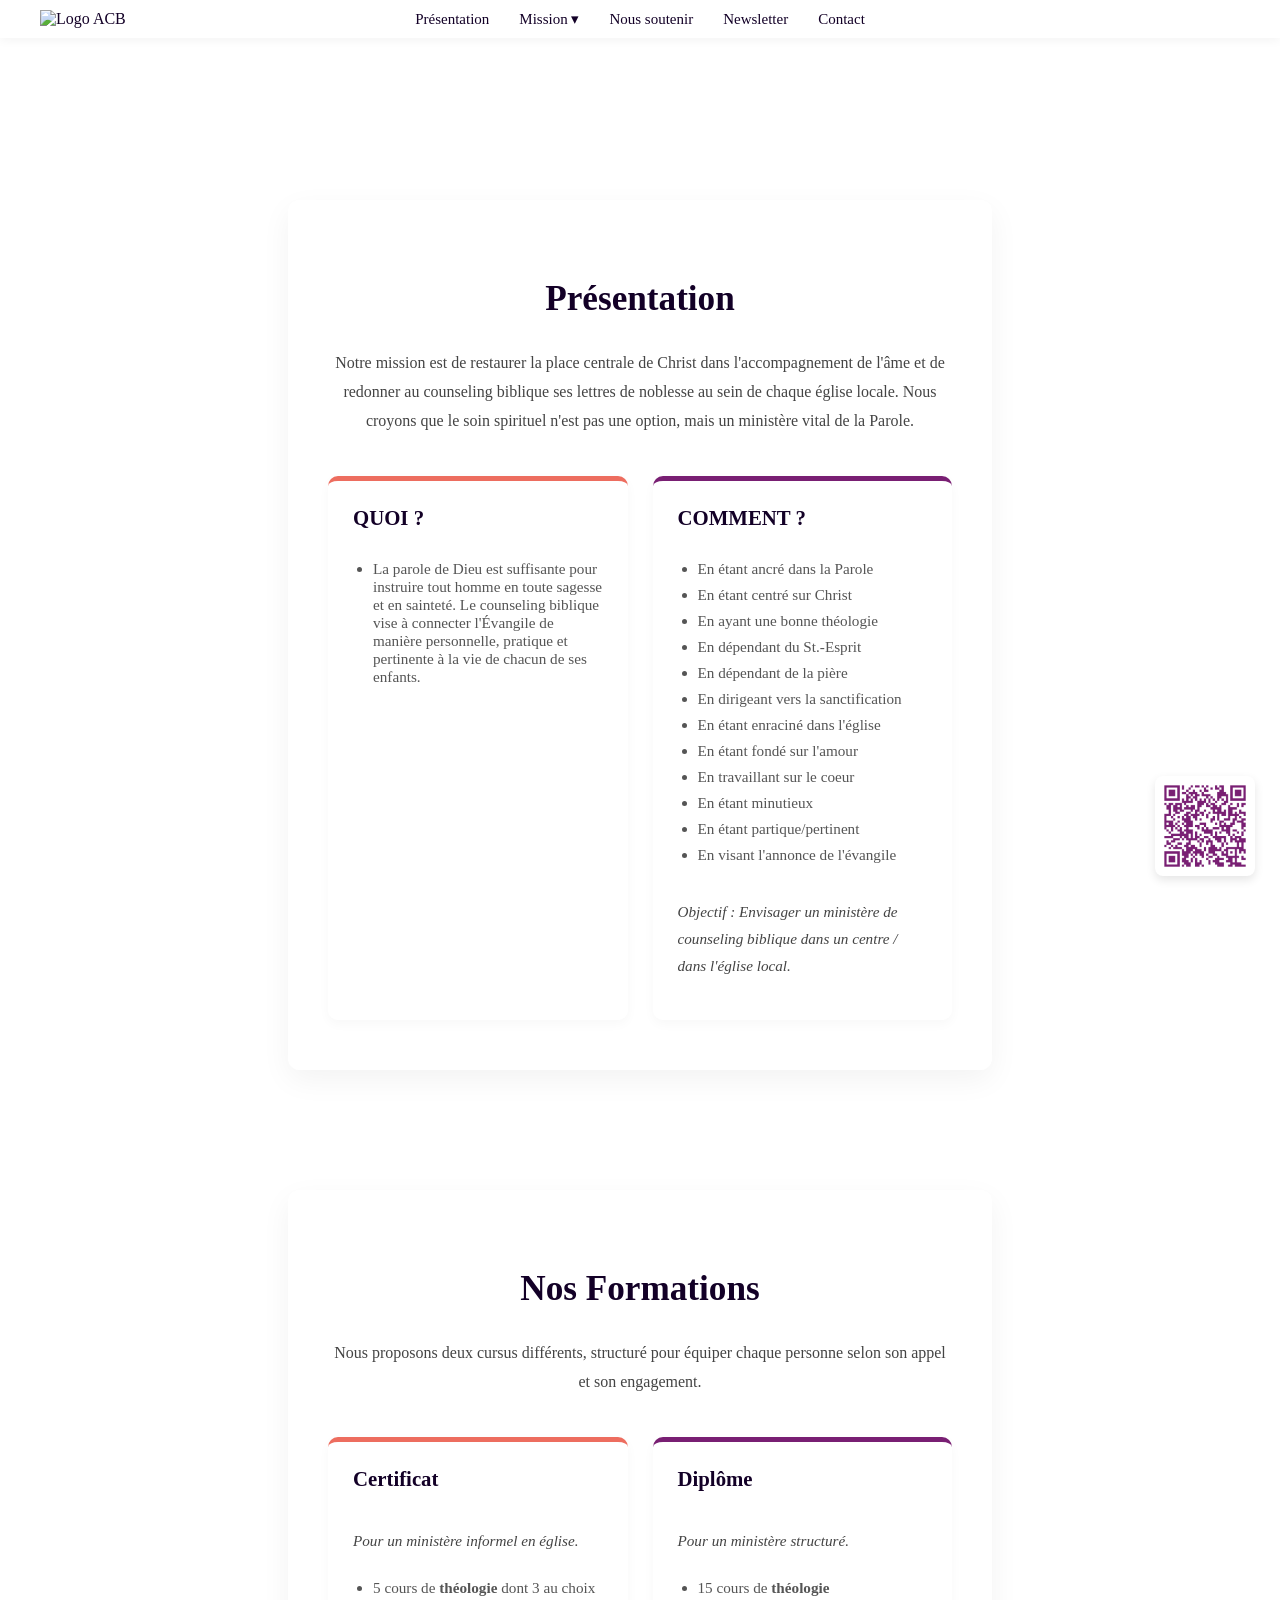
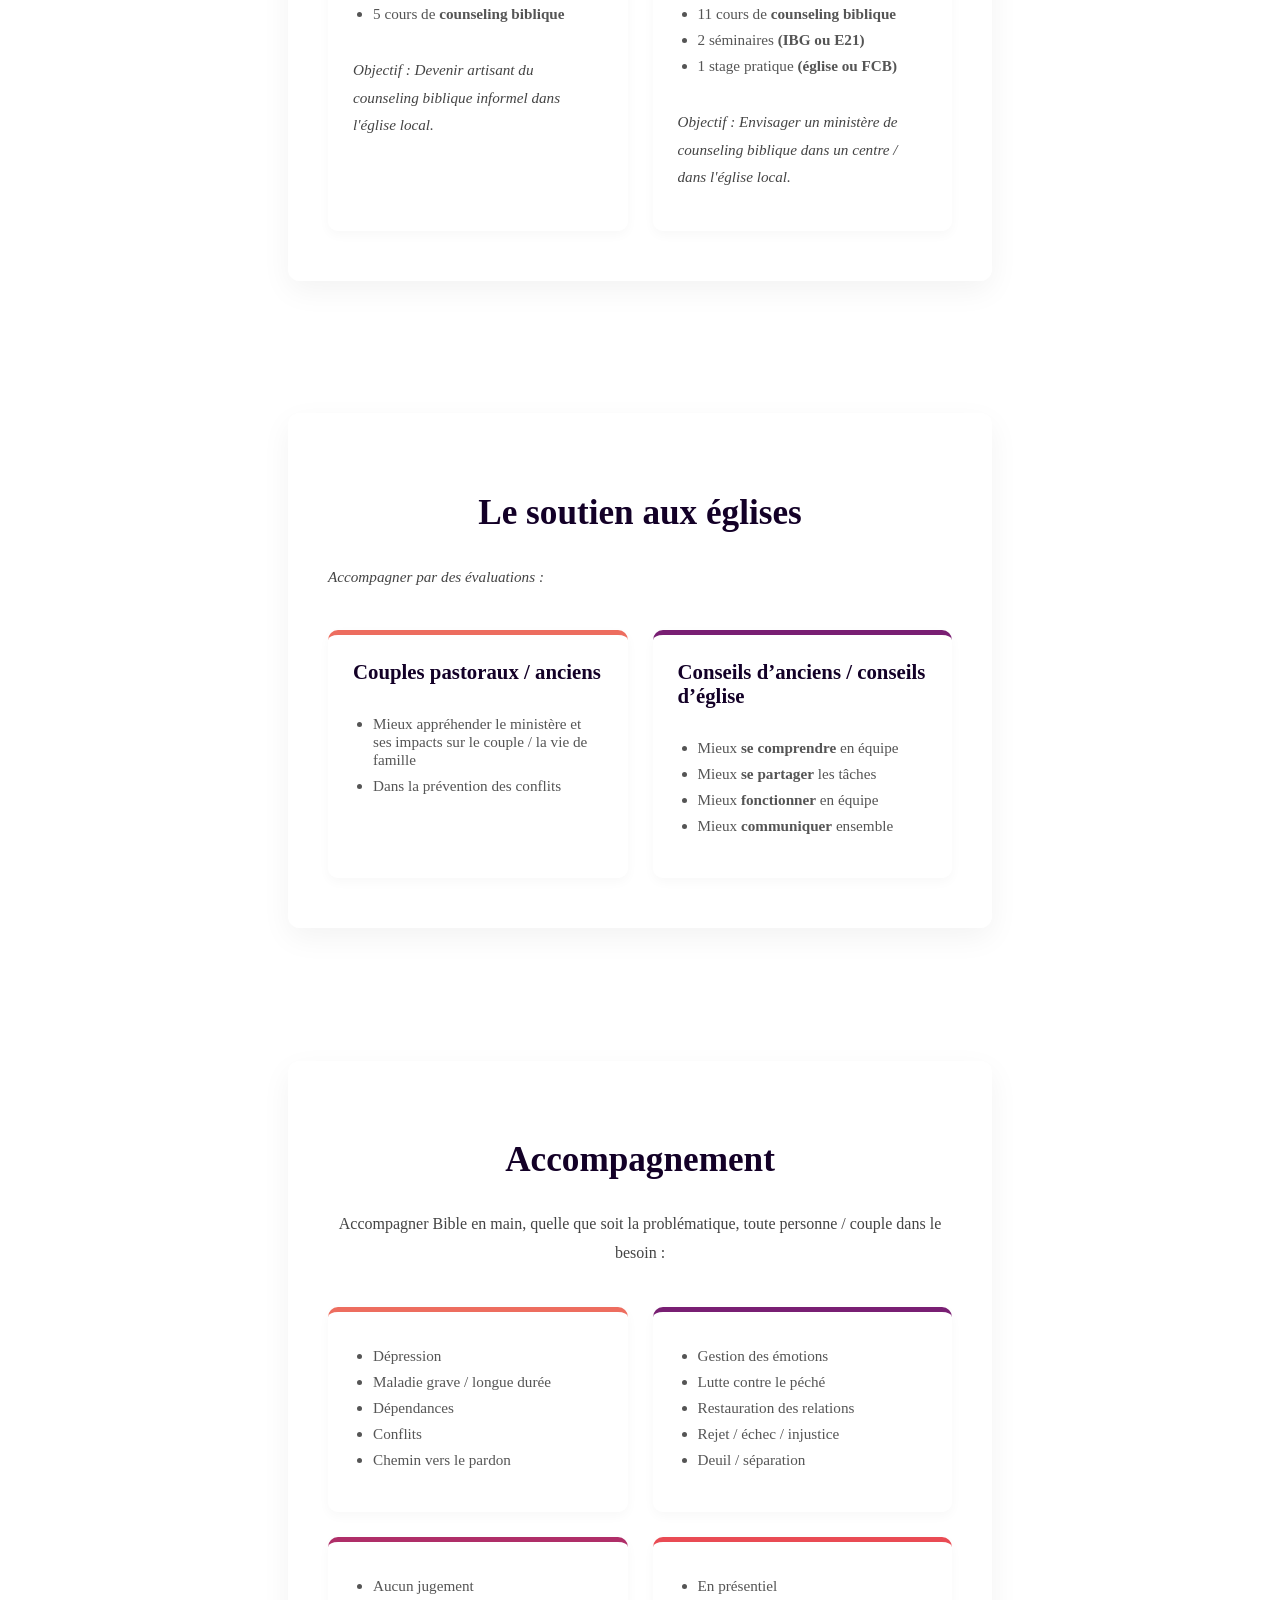
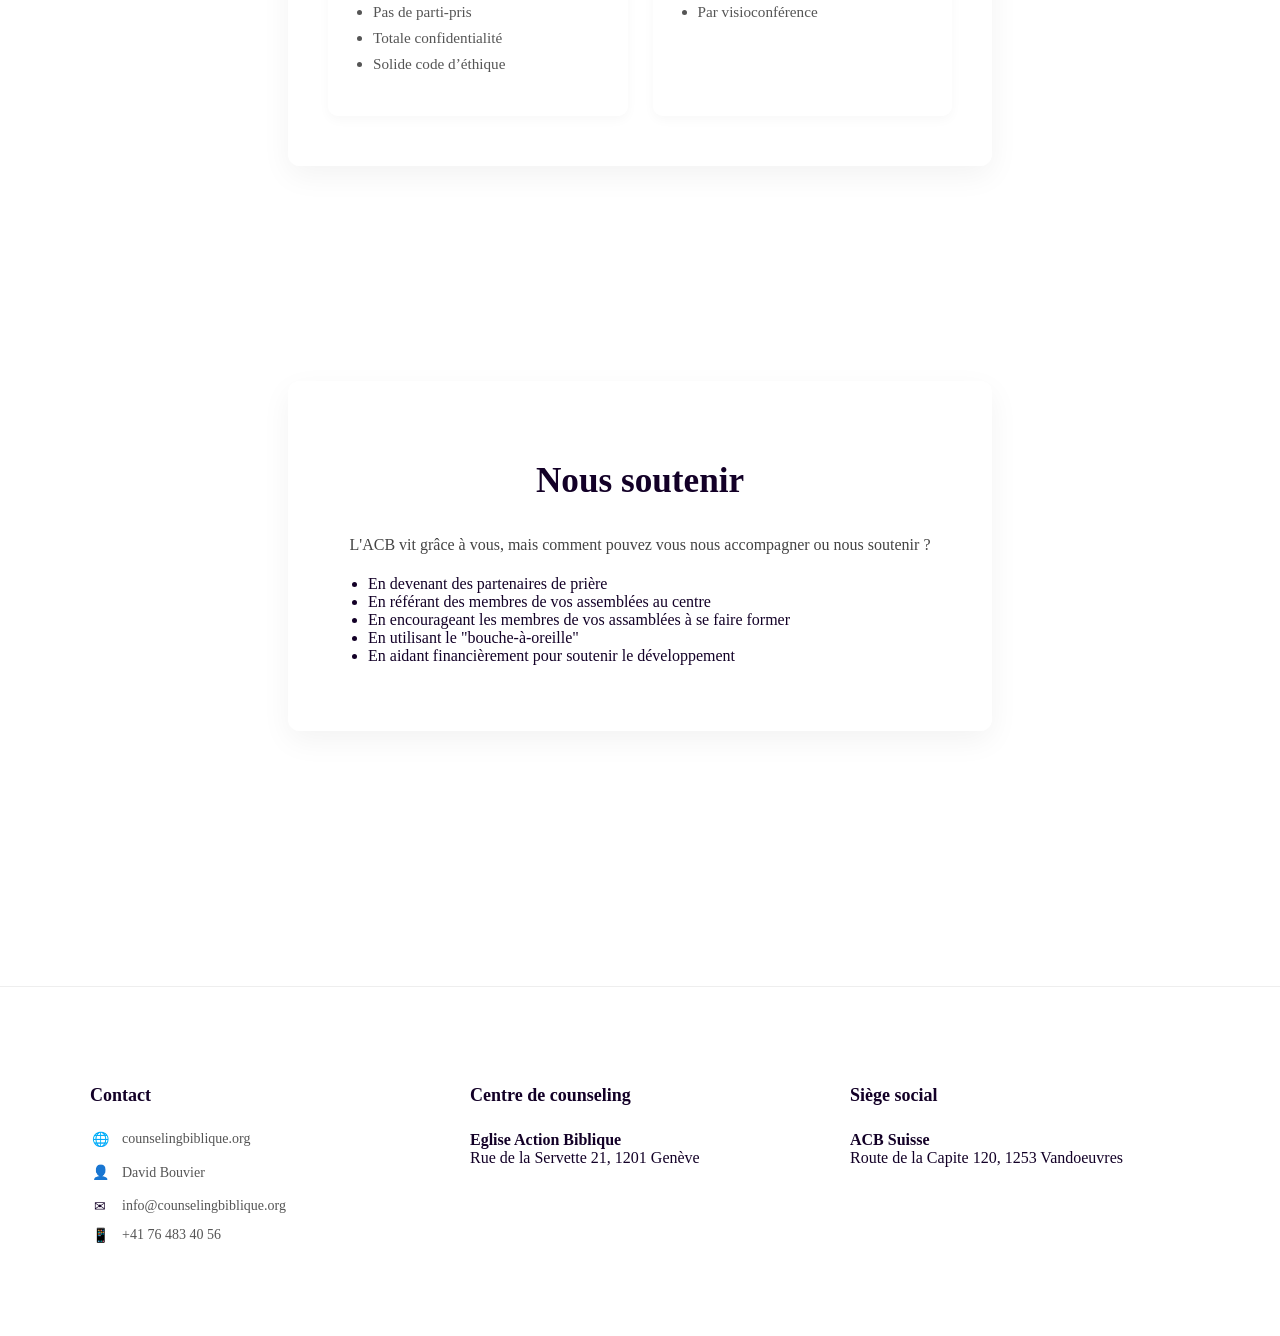
==== essaie.html @ 1c5f7078 "Update essaie.html" ====
<!DOCTYPE html>
<html lang="fr">
<head>
    <meta charset="UTF-8">
    <meta name="viewport" content="width=device-width, initial-scale=1.0">
    <title>ACB - Association du Counseling Biblique</title>
    <link rel="icon" type="image/png" href="images/favicon.png">

    <style>
        /* 1. SETUP & VARIABLES */
        @font-face { font-family: 'Metropolis'; src: url('fonts/Metropolis-Regular.woff2') format('woff2'); }
        
        :root {
            --main-color: #130027;
            --accent-color: #130027;
            --bg-glass: rgba(255, 255, 255, 0.95);
            --font-family: 'Metropolis';
            /* Couleurs des bordures Accompagnement */
            --c1: #ed6d5f; --c2: #791f73; --c3: #af2e68; --c4: #e94b54;
        }

        html { scroll-behavior: smooth; }
        body { 
            margin: 0; font-family: var(--font-family); color: #130027;
            background: url('images/fond.png') fixed center/cover no-repeat;
        }

        /* 2. NAVIGATION */
        header { position: fixed; top: 0; width: 100%; background: white; z-index: 1000; padding: 10px 0; box-shadow: 0 2px 10px rgba(0,0,0,0.05); }
        .navbar-container { display: flex; align-items: center; justify-content: center; padding: 0 40px; max-width: 1400px; margin: 0 auto; position: relative; }
        .logo-box { position: absolute; left: 40px; }
        .logo-box img { height: 35px; }

        .nav-links { display: flex; list-style: none; gap: 30px; padding: 0; margin: 0; }
        .nav-link { text-decoration: none; color: var(--main-color); font-size: 15px; font-weight: 500; transition: 0.3s; cursor: pointer; }
        .nav-link:hover { color: var(--accent-color); }

        /* DROPDOWN MISSION */
        .nav-item { position: relative; }
        #mission-toggle, #mobile-menu-check { display: none; }
        .dropdown-menu {
            display: none; position: absolute; top: 100%; left: 50%; transform: translateX(-50%);
            background: var(--bg-glass); padding: 20px; border-radius: 8px; box-shadow: 0 4px 15px rgba(0,0,0,0.1);
            min-width: 220px; margin-top: 10px; list-style: none;
        }
        #mission-toggle:checked ~ .dropdown-menu { display: block; }
        .dropdown-item a { text-decoration: none; color: var(--main-color); display: block; padding: 8px 0; font-size: 15px; }
        .dropdown-item a:hover { color: var(--accent-color); }

        /* 3. LAYOUT & GRILLES */
        .main-column { width: 55%; margin: 0 auto; padding-top: 140px; }
        section { min-height: 60vh; display: flex; align-items: center; justify-content: center; padding: 60px 0; }
        .glass-panel { background: var(--bg-glass); padding: 50px 40px; width: 100%; border-radius: 12px; box-shadow: 0 10px 30px rgba(0,0,0,0.05); }
        
        h2 { color: var(--main-color); font-size: 2.2em; text-align: center; margin-bottom: 30px; }
        p { line-height: 1.8; color: #444; text-align: center; }

        /* Grille générique (2 colonnes par défaut) */
        .grid-box { 
            display: grid; 
            grid-template-columns: repeat(2, 1fr); 
            gap: 25px; 
            margin-top: 40px; 
        }

        .card { 
            background: rgba(255,255,255,0.7); padding: 25px; border-radius: 10px; 
            border-top: 5px solid var(--main-color); box-shadow: 0 4px 12px rgba(0,0,0,0.03);
            display: flex; flex-direction: column;
        }
        .card h3 { color: var(--main-color); margin-top: 0; font-size: 1.3em; }
        .card ul { padding-left: 20px; color: #555; font-size: 0.95em; margin: 10px 0; }
        .card li { margin-bottom: 8px; }

        /* 4. FOOTER */
       footer#contact { background-color: white; padding: 80px 0; margin-top: 100px; border-top: 1px solid #eee; }
        .contact-container { max-width: 1100px; margin: 0 auto; display: flex; justify-content: space-between; gap: 40px; padding: 0 20px; }
        .contact-column { flex: 1; }
        .contact-column h3 { color: var(--main-color); margin-bottom: 25px; font-size: 18px; }
        .contact-column a, .contact-column p { display: flex; align-items: flex-start; gap: 12px; text-decoration: none; color: #555; font-size: 14px; margin: 12px 0; }
        .address-stack { display: flex; flex-direction: column; }
        .icon { width: 20px; text-align: center; color: var(--main-color); }
        
        /* 5. MOBILE RESPONSIVE */
        @media (max-width: 1100px) { .main-column { width: 90%; } }
        
        @media (max-width: 900px) {
            .menu-toggle { display: flex; flex-direction: column; gap: 5px; cursor: pointer; }
            .menu-toggle span { width: 25px; height: 3px; background: var(--main-color); transition: 0.3s; }
            
            nav { display: none; position: absolute; top: 100%; left: 0; width: 100%; background: white; box-shadow: 0 5px 15px rgba(0,0,0,0.1); }
            #mobile-menu-check:checked ~ nav { display: block; }
            
            .nav-links { flex-direction: column; gap: 0; }
            .nav-link { display: block; padding: 18px; border-bottom: 1px solid #eee; text-align: center; }
            
            .dropdown-menu { position: static; transform: none; box-shadow: none; width: 100%; padding: 10px 0; background: #f9f9f9; }
            .contact-container { flex-direction: column; text-align: center; align-items: center; }
        }

        @media (max-width: 650px) {
            .grid-box { grid-template-columns: 1fr; } /* Passage en 1 colonne sur petit mobile */
        }
        
.panel-soutenir {
    position: relative;
    padding-bottom: 60px; /* Espace pour ne pas que le texte cache le QR code sur petit écran */
}

.qr-container {
    position: absolute;
    bottom: 20px;
    right: 25px;
    text-align: center;
}

.qr-code {
    width: 90px; /* Taille légèrement réduite pour mieux s'intégrer */
    height: 90px;
    background: white;
    padding: 5px;
    border-radius: 8px;
    box-shadow: 0 4px 10px rgba(0,0,0,0.1);
}

.qr-label {
    display: block;
    font-size: 10px;
    color: var(--main-color);
    margin-top: 5px;
    font-weight: bold;
}

/* Ajustement pour mobile pour que le QR code ne dépasse pas */
@media (max-width: 768px) {
    .qr-container {
        position: static; /* Reprend sa place normale sous le texte */
        margin: 20px auto 0;
        text-align: center;
    }
    .panel-soutenir {
        padding-bottom: 40px;
    }
}
    </style>
</head>
<body>

    <header>
        <div class="navbar-container">
            <div class="logo-box"><img src="images/logo.png" alt="Logo ACB"></div>
            
            <input type="checkbox" id="mobile-menu-check">
            <label for="mobile-menu-check" class="menu-toggle">
                <span></span><span></span><span></span>
            </label>

            <nav>
                <ul class="nav-links">
                    <li><a href="#presentation" class="nav-link">Présentation</a></li>
                    <li class="nav-item">
                        <input type="checkbox" id="mission-toggle">
                        <label for="mission-toggle" class="nav-link">Mission ▾</label>
                        <ul class="dropdown-menu">
                            <li class="dropdown-item"><a href="#formations">Formations</a></li>
                            <li class="dropdown-item"><a href="#soutien">Soutien aux églises</a></li>
                            <li class="dropdown-item"><a href="#accompagnement">Accompagnement</a></li>
                        </ul>
                    </li>
                    <li><a href="#soutenir" class="nav-link">Nous soutenir</a></li>
                    <li><a href="#newsletter" class="nav-link">Newsletter</a></li>
                    <li><a href="#contact" class="nav-link">Contact</a></li>
                </ul>
            </nav>
        </div>
    </header>

    <div class="main-column">
        
        <section id="presentation">
            <div class="glass-panel">
                <h2>Présentation</h2>
                <p>Notre mission est de restaurer la place centrale de Christ dans l'accompagnement de l'âme et de redonner au counseling biblique ses lettres de noblesse au sein de chaque église locale. Nous croyons que le soin spirituel n'est pas une option, mais un ministère vital de la Parole.</p>

                <div class="grid-box">
                    <div class="card" style="border-top-color: var(--c1);">
                        <h3>QUOI ?</h3>
                        <ul>
                            <li>La parole de Dieu est suffisante pour instruire tout homme en toute sagesse et en sainteté. Le counseling biblique vise à connecter l'Évangile de manière personnelle, pratique et pertinente à la vie de chacun de ses enfants.</li>
                        </ul>
                    </div>

                    <div class="card" style="border-top-color: var(--c2);">
                        <h3>COMMENT ?</h3>
                        <ul>
                            <li>En étant ancré dans la Parole</li>
                            <li>En étant centré sur Christ</li>
                            <li>En ayant une bonne théologie</li>
                            <li>En dépendant du St.-Esprit</li>
                            <li>En dépendant de la pière</li>
                            <li>En dirigeant vers la sanctification</li>
                            <li>En étant enraciné dans l'église</li>
                            <li>En étant fondé sur l'amour</li>
                            <li>En travaillant sur le coeur</li>
                            <li>En étant minutieux</li>
                            <li>En étant partique/pertinent</li>
                            <li>En visant l'annonce de l'évangile</li>
                        </ul>
                        <p style="text-align:left; font-size: 0.95em; font-style: italic;">Objectif : Envisager un ministère de counseling biblique dans un centre / dans l'église local.</p>
                    </div>
                </div>
            </div>
        </section>

        <section id="formations">
            <div class="glass-panel">
                <h2>Nos Formations</h2>
                <p>Nous proposons deux cursus différents, structuré pour équiper chaque personne selon son appel et son engagement.</p>
                
                <div class="grid-box">
                    <div class="card" style="border-top-color: var(--c1);">
                        <h3>Certificat</h3>
                        <p style="text-align:left; font-size: 0.95em; font-style: italic;">Pour un ministère informel en église.</p>
                        <ul>
                            <li>5 cours de <strong>théologie</strong> dont 3 au choix</li>
                            <li>5 cours de <strong>counseling biblique</strong></li>
                        </ul>
                        <p style="text-align:left; font-size: 0.95em; font-style: italic;">Objectif : Devenir artisant du counseling biblique informel dans l'église local.</p>
                    </div>

                    <div class="card" style="border-top-color: var(--c2);">
                        <h3>Diplôme</h3>
                        <p style="text-align:left; font-size: 0.95em; font-style: italic;">Pour un ministère structuré.</p>
                        <ul>
                            <li>15 cours de <strong>théologie</strong></li>
                            <li>11 cours de <strong>counseling biblique</strong></li>
                            <li>2 séminaires <strong>(IBG ou E21)</strong></li>
                            <li>1 stage pratique <strong>(église ou FCB)</strong></li>
                        </ul>
                        <p style="text-align:left; font-size: 0.95em; font-style: italic;">Objectif : Envisager un ministère de counseling biblique dans un centre / dans l'église local.</p>
                    </div>
                </div>
            </div>
        </section>

        <section id="soutien">
            <div class="glass-panel">
                <h2>Le soutien aux églises</h2>
                <p style="text-align:left; font-size: 0.95em; font-style: italic;">Accompagner par des évaluations :</p>
                <div class="grid-box">
                    <div class="card" style="border-top-color: var(--c1);">
                        <h3>Couples pastoraux / anciens</h3>
                        <ul>
                            <li>Mieux appréhender le ministère et ses impacts sur le couple / la vie de famille</li>
                            <li>Dans la prévention des conflits</li>
                        </ul>
                    </div>
                    <div class="card" style="border-top-color: var(--c2);">
                        <h3>Conseils d’anciens / conseils d’église</h3>
                        <ul>
                            <li>Mieux <strong>se comprendre</strong> en équipe</li>
                            <li>Mieux <strong>se partager</strong> les tâches</li>
                            <li>Mieux <strong>fonctionner</strong> en équipe</li>
                            <li>Mieux <strong>communiquer</strong> ensemble</li>
                        </ul>
                    </div>
                </div>
            </div>
        </section>

        <section id="accompagnement">
            <div class="glass-panel">
                <h2>Accompagnement</h2>
                <p>Accompagner Bible en main, quelle que soit la problématique, toute personne / couple dans le besoin :</p>
                <div class="grid-box">
                    <div class="card" style="border-top-color: var(--c1);">
                        <ul>
                            <li>Dépression</li>
                            <li>Maladie grave / longue durée</li>
                            <li>Dépendances</li>
                            <li>Conflits</li>
                            <li>Chemin vers le pardon</li>
                        </ul>
                    </div>
                    <div class="card" style="border-top-color: var(--c2);">
                        <ul>
                            <li>Gestion des émotions</li>
                            <li>Lutte contre le péché</li>
                            <li>Restauration des relations</li>
                            <li>Rejet / échec / injustice</li>
                            <li>Deuil / séparation</li>
                        </ul>
                    </div>
                    <div class="card" style="border-top-color: var(--c3);">
                        <ul>
                            <li>Aucun jugement</li>
                            <li>Pas de parti-pris</li>
                            <li>Totale confidentialité</li>
                            <li>Solide code d’éthique</li>
                        </ul>
                    </div>
                    <div class="card" style="border-top-color: var(--c4);">
                        <ul>
                            <li>En présentiel</li>
                            <li>Par visioconférence</li>
                        </ul>
                    </div>
                </div>
            </div>
        </section>

        <section id="soutenir">
            <div class="glass-panel">
                <h2>Nous soutenir</h2>
                <p>L'ACB vit grâce à vous, mais comment pouvez vous nous accompagner ou nous soutenir ?</p>
                    <ul>
                        <li>En devenant des partenaires de prière</li>
                        <li>En référant des membres de vos assemblées au centre</li>
                        <li>En encourageant les membres de vos assamblées à se faire former</li>
                        <li>En utilisant le "bouche-à-oreille"</li>
                        <li>En aidant financièrement pour soutenir le développement</li>
                    </ul>

                <div class="qr-container">
                    <img src="images/QR_dons.png" alt="QR_dons" class="qr-code">
                </div>
            </div>
        </section>

    </div>

    <footer id="contact">
        <div class="contact-container">
            <div class="contact-column">
                <h3>Contact</h3>
                <a href="https://www.counselingbiblique.org" target="_blank"><span class="icon">🌐</span> counselingbiblique.org</a>
                <p><span class="icon">👤</span> David Bouvier</p>
                <a href="mailto:info@counselingbiblique.org"><span class="icon">✉</span> info@counselingbiblique.org</a>
                <a href="tel:+41764834056"><span class="icon">📱</span> +41 76 483 40 56</a>
            </div>

            <div class="contact-column">
                <h3>Centre de counseling</h3>
                <div class="address-stack">
                    <strong>Eglise Action Biblique</strong>
                    <span>Rue de la Servette 21, 1201 Genève</span>
                </div>
            </div>

            <div class="contact-column">
                <h3>Siège social</h3>
                <div class="address-stack">
                    <strong>ACB Suisse</strong>
                    <span>Route de la Capite 120, 1253 Vandoeuvres</span>
                </div>
            </div>
        </div>
    </footer>

    <script>
        const navLinks = document.querySelectorAll('.nav-links a');

        navLinks.forEach(link => {
            link.addEventListener('click', () => {
                menuCheck.checked = false;
            });
        });
    </script>
</body>
</html>
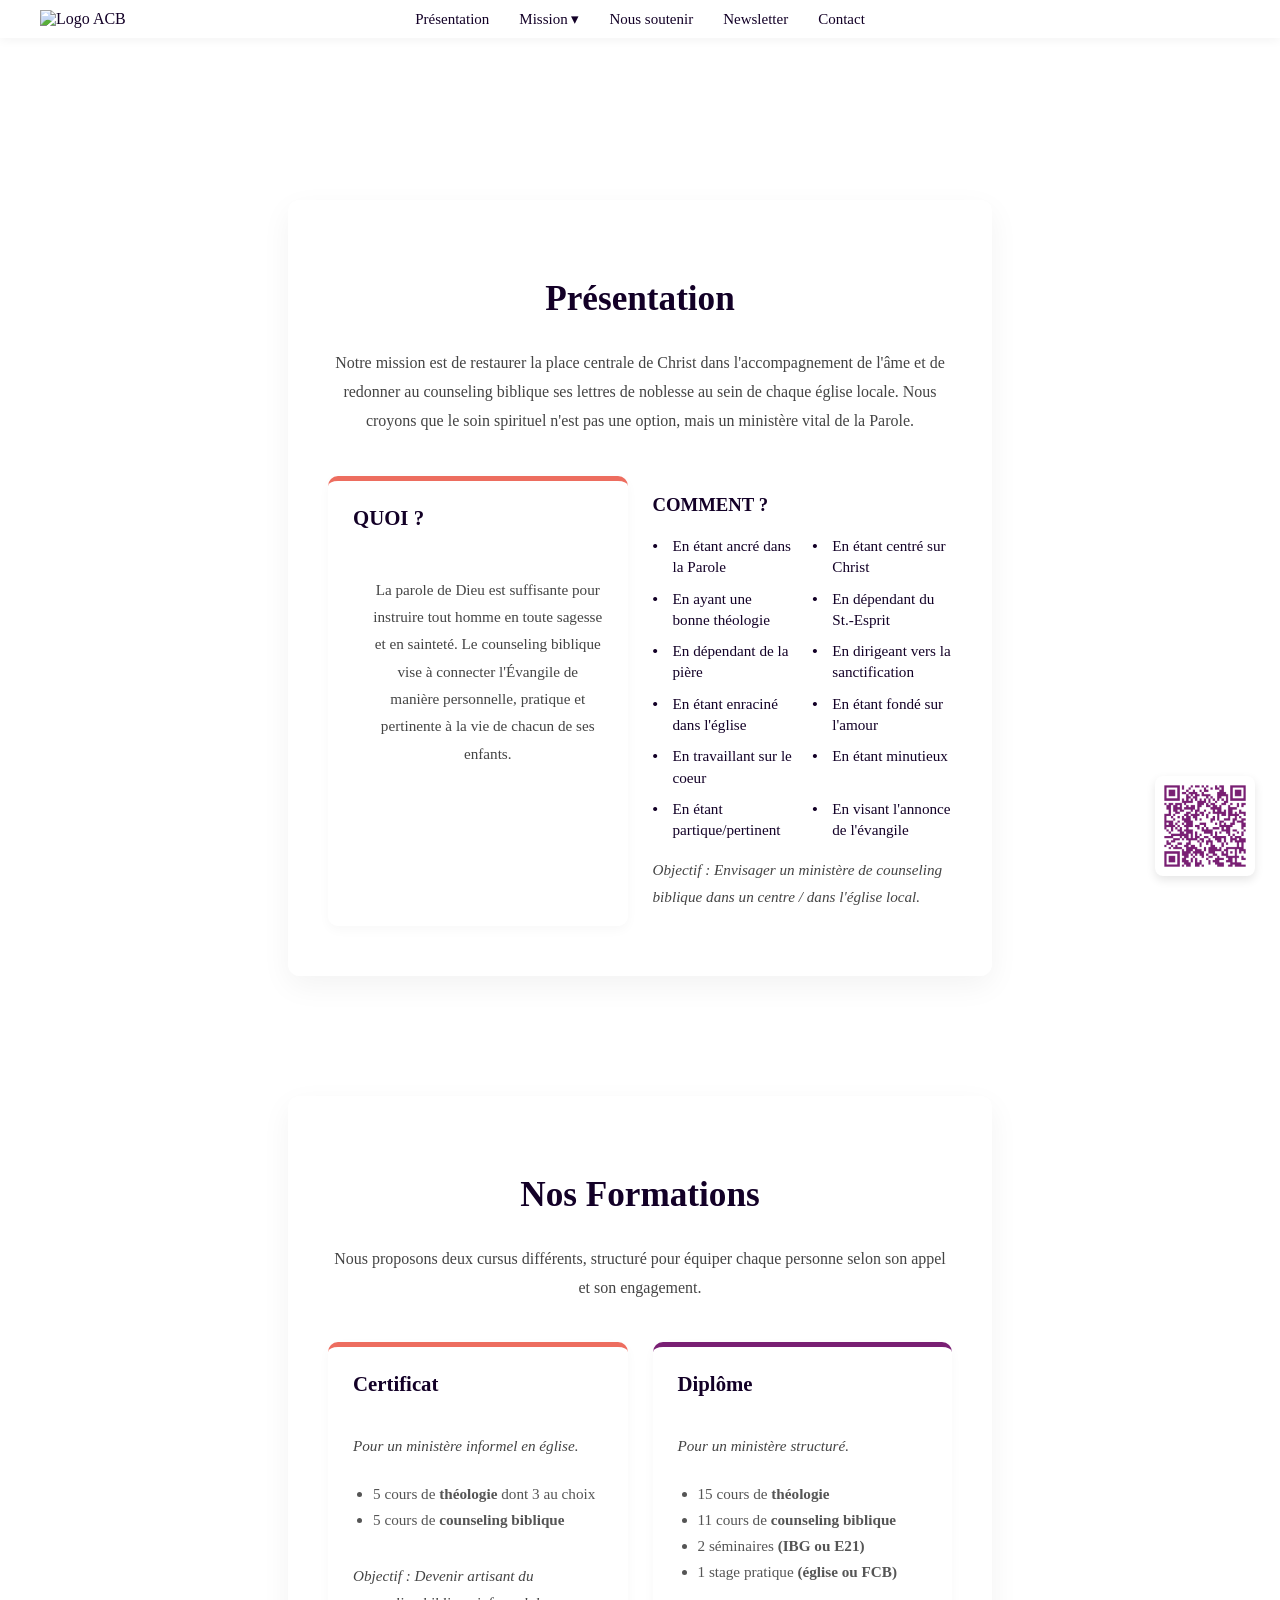
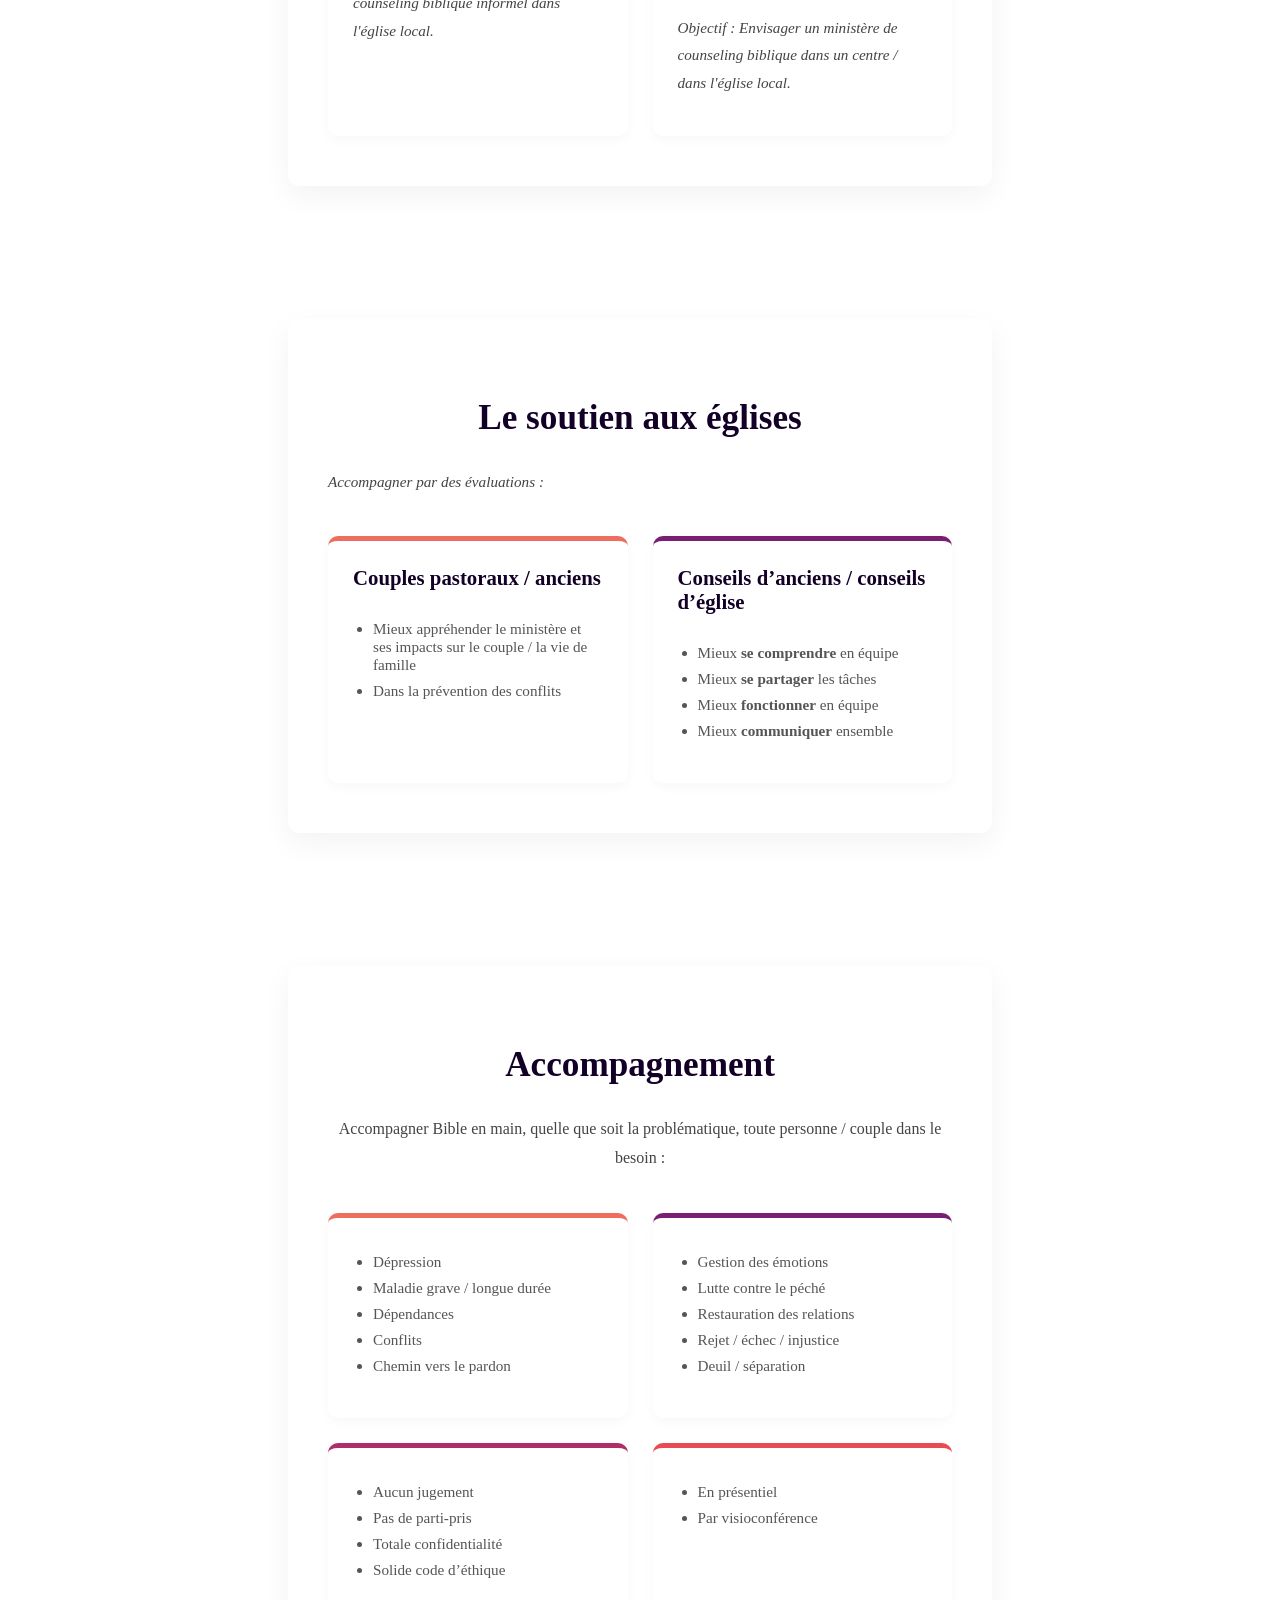
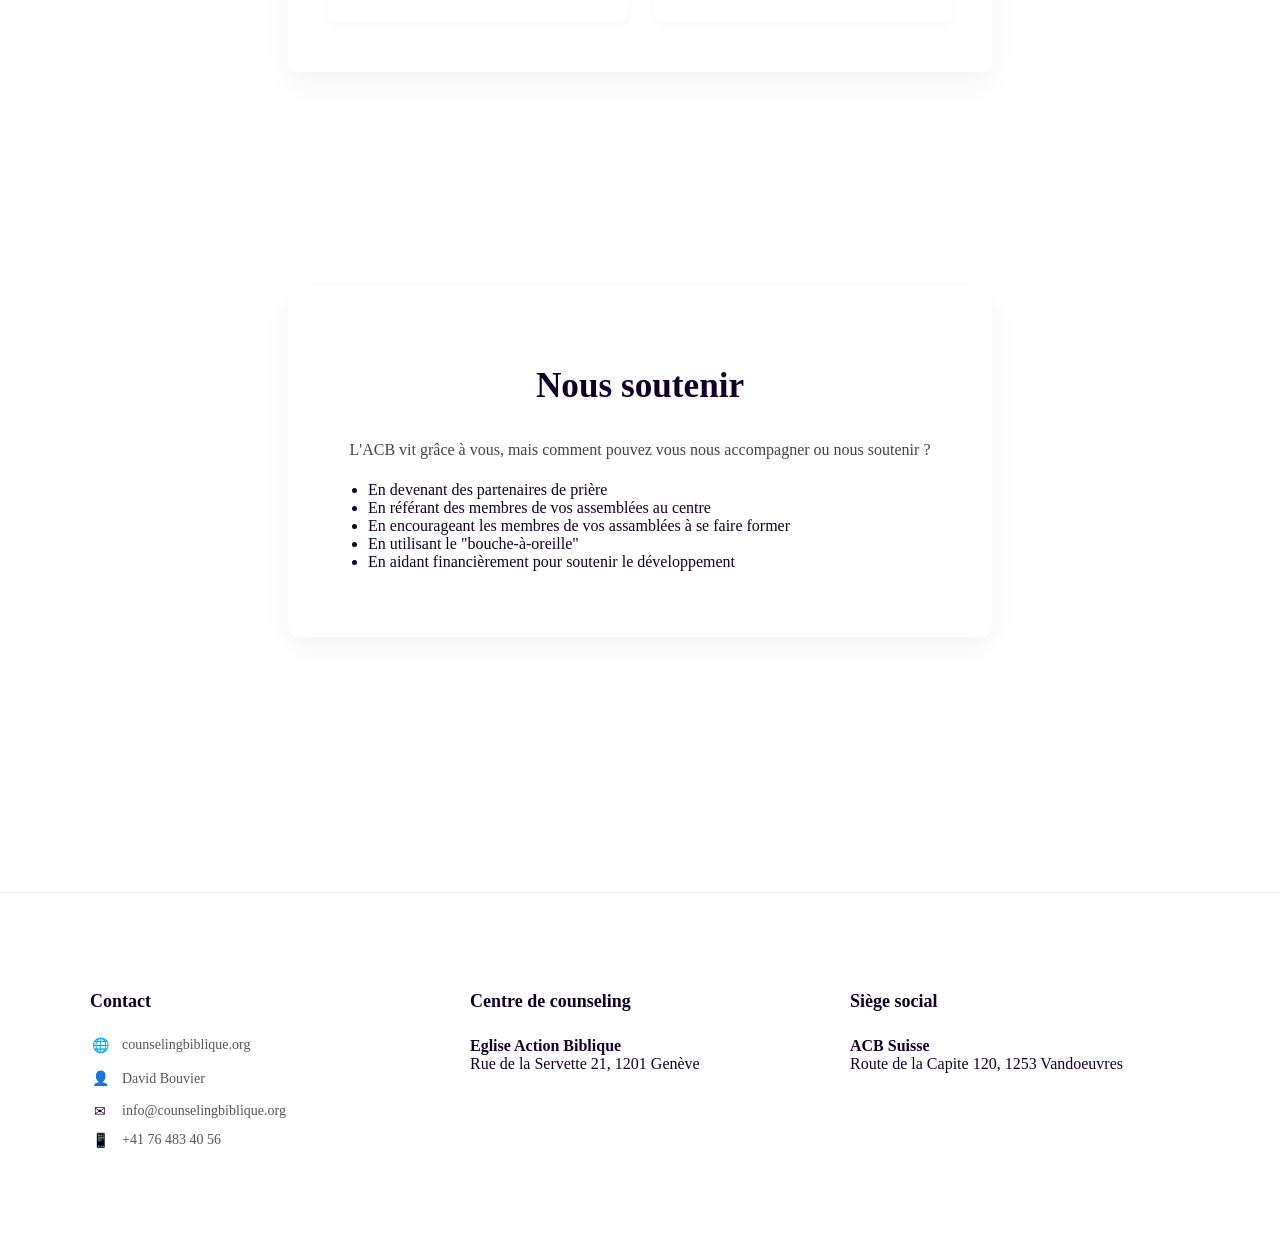
==== commit 03cd19bc: "Update essaie.html" ====
--- a/essaie.html
+++ b/essaie.html
@@ -142,6 +142,38 @@
         padding-bottom: 40px;
     }
 }
+
+        .comment-list {
+    display: grid;
+    grid-template-columns: repeat(2, 1fr); /* Crée deux colonnes égales */
+    gap: 10px 20px; /* Espace entre les lignes et les colonnes */
+    list-style: none;
+    padding: 0;
+    margin: 0;
+}
+
+.comment-list li {
+    font-size: 0.95em;
+    line-height: 1.4;
+    position: relative;
+    padding-left: 20px;
+}
+
+/* Ajout de la puce personnalisée car list-style est désactivé par le grid */
+.comment-list li::before {
+    content: "•";
+    color: var(--accent-color); /* Utilisez votre variable de couleur orange/rose */
+    position: absolute;
+    left: 0;
+    font-weight: bold;
+}
+
+/* Responsive : repasser sur une seule colonne sur petit écran */
+@media (max-width: 768px) {
+    .comment-list {
+        grid-template-columns: 1fr;
+    }
+}
     </style>
 </head>
 <body>
@@ -186,13 +218,13 @@
                     <div class="card" style="border-top-color: var(--c1);">
                         <h3>QUOI ?</h3>
                         <ul>
-                            <li>La parole de Dieu est suffisante pour instruire tout homme en toute sagesse et en sainteté. Le counseling biblique vise à connecter l'Évangile de manière personnelle, pratique et pertinente à la vie de chacun de ses enfants.</li>
-                        </ul>
-                    </div>
-
-                    <div class="card" style="border-top-color: var(--c2);">
+                            <p>La parole de Dieu est suffisante pour instruire tout homme en toute sagesse et en sainteté. Le counseling biblique vise à connecter l'Évangile de manière personnelle, pratique et pertinente à la vie de chacun de ses enfants.</p>
+                        </ul>
+                    </div>
+
+                    <div class="box box-comment" style="border-top-color: var(--c2);">
                         <h3>COMMENT ?</h3>
-                        <ul>
+                        <ul class="comment-list">
                             <li>En étant ancré dans la Parole</li>
                             <li>En étant centré sur Christ</li>
                             <li>En ayant une bonne théologie</li>
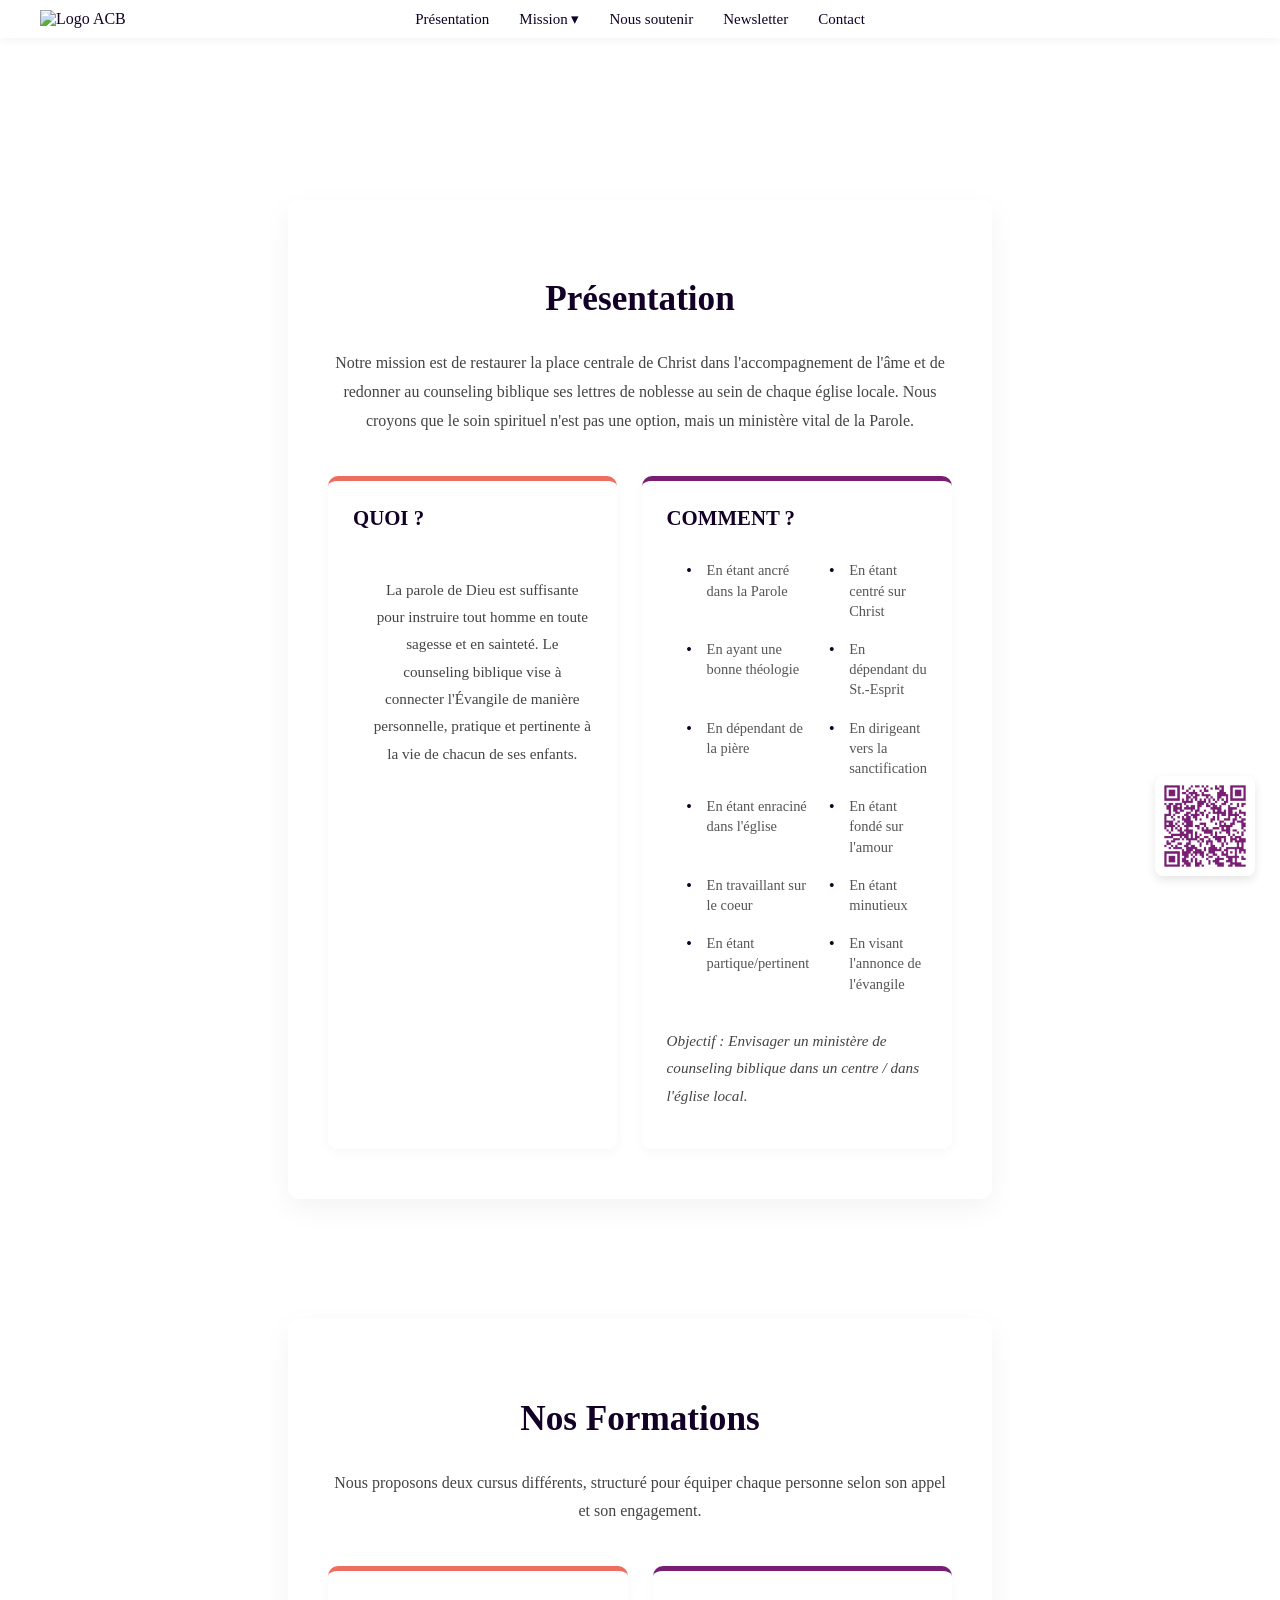
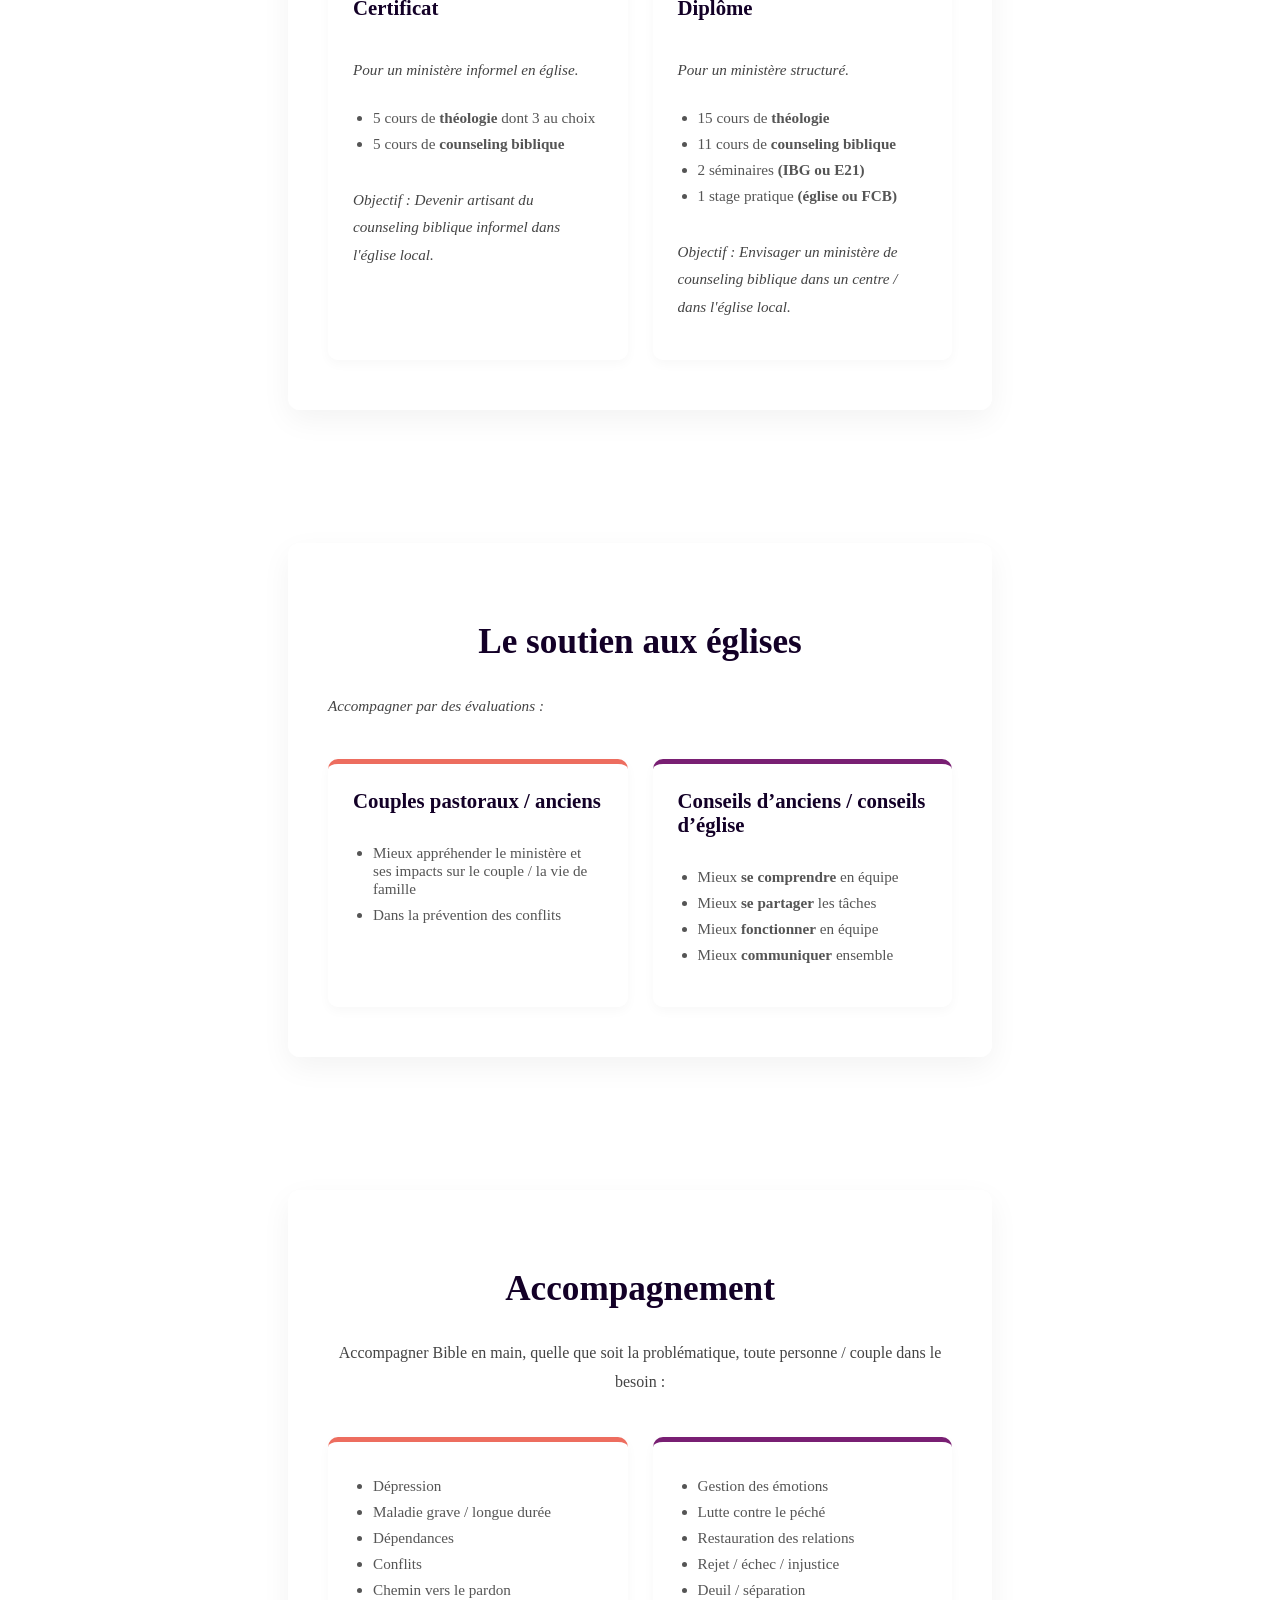
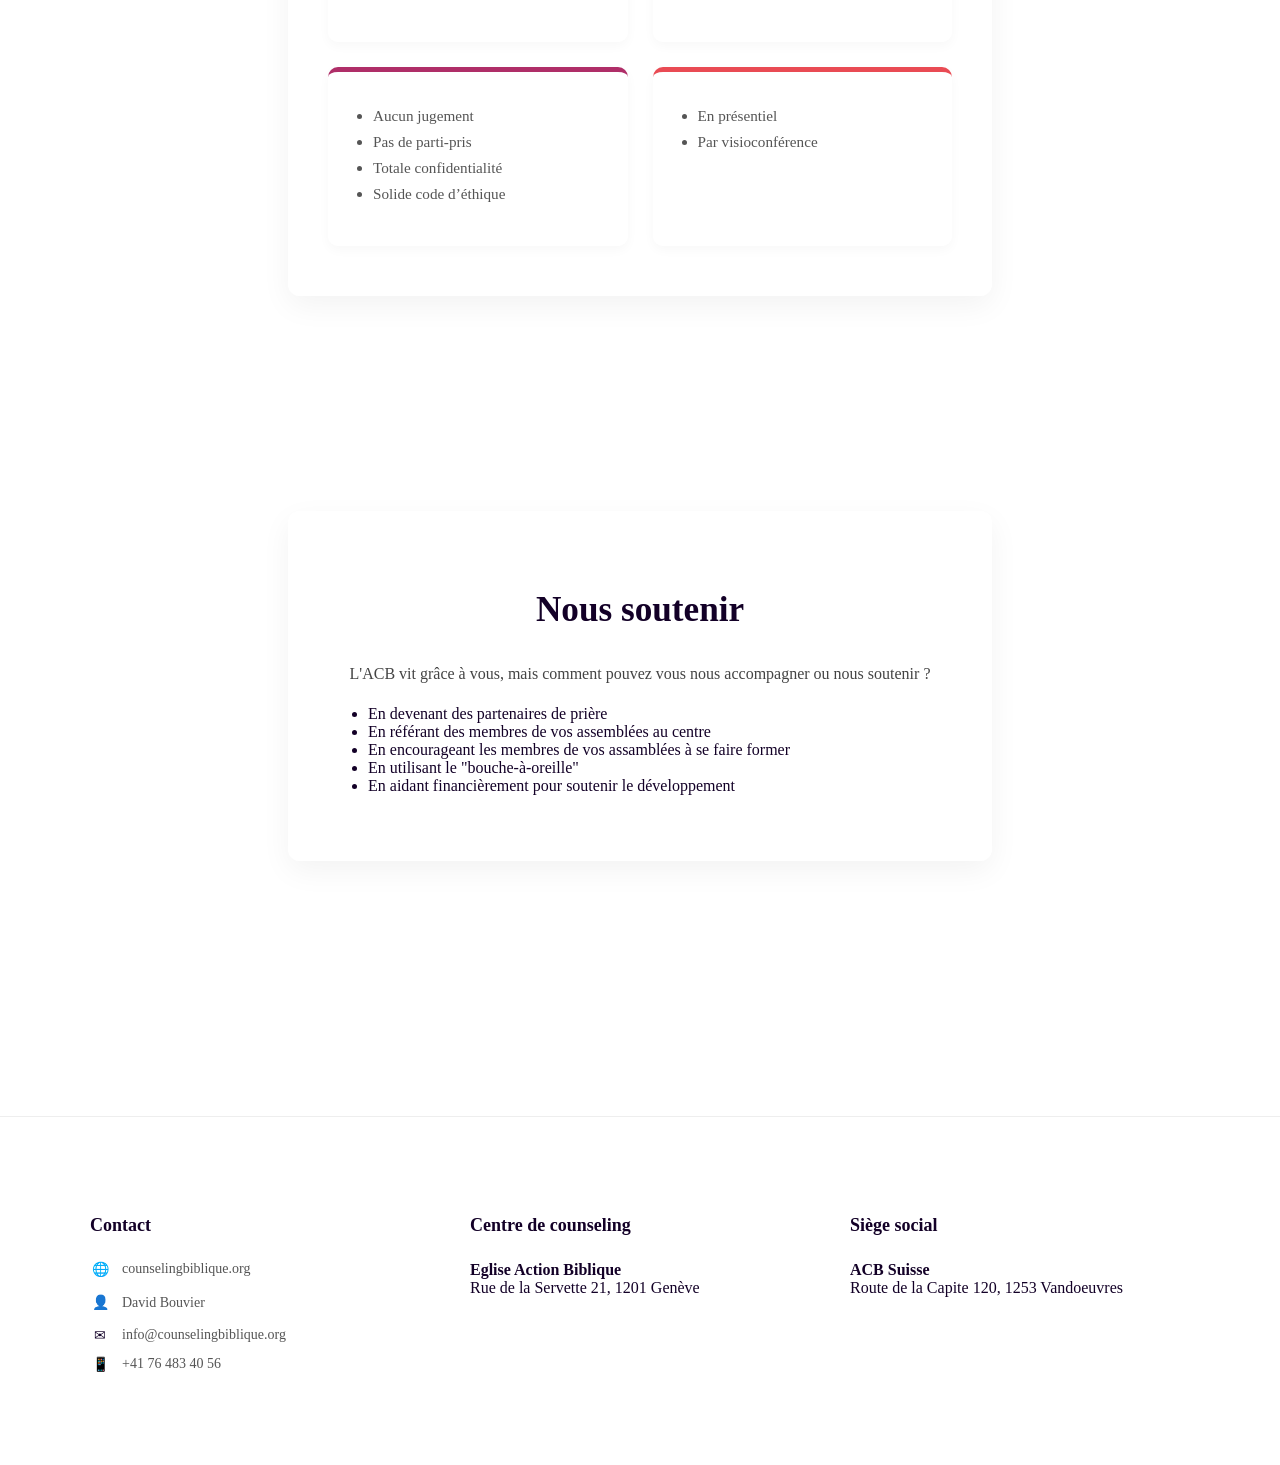
==== commit 8fec35f9: "Update essaie.html" ====
--- a/essaie.html
+++ b/essaie.html
@@ -142,22 +142,22 @@
         padding-bottom: 40px;
     }
 }
-
-        .comment-list {
-    display: grid;
-    grid-template-columns: repeat(2, 1fr); /* Crée deux colonnes égales */
-    gap: 10px 20px; /* Espace entre les lignes et les colonnes */
-    list-style: none;
-    padding: 0;
-    margin: 0;
-}
-
-.comment-list li {
-    font-size: 0.95em;
-    line-height: 1.4;
-    position: relative;
-    padding-left: 20px;
-}
+        
+    .comment-list {
+        display: grid;
+        grid-template-columns: repeat(2, 1fr); /* Crée deux colonnes égales */
+        gap: 10px 20px; /* Espace entre les lignes et les colonnes */
+        list-style: none;
+        padding: 0;
+        margin: 0;
+    }
+
+    .comment-list li {
+        font-size: 0.95em;
+        line-height: 1.4;
+        position: relative;
+        padding-left: 20px;
+    }
 
 /* Ajout de la puce personnalisée car list-style est désactivé par le grid */
 .comment-list li::before {
@@ -173,6 +173,29 @@
     .comment-list {
         grid-template-columns: 1fr;
     }
+}
+.comment-grid {
+    display: grid;
+    grid-template-columns: repeat(2, 1fr);
+    gap: 10px 20px;
+    list-style: none;
+    padding: 0;
+    margin-top: 20px;
+}
+
+.comment-grid li {
+    font-size: 0.9em;
+    position: relative;
+    padding-left: 15px;
+    text-align: left;
+}
+
+.comment-grid li::before {
+    content: "•";
+    color: var(--accent-color);
+    position: absolute;
+    left: 0;
+    font-weight: bold;
 }
     </style>
 </head>
@@ -222,7 +245,7 @@
                         </ul>
                     </div>
 
-                    <div class="box box-comment" style="border-top-color: var(--c2);">
+                    <div class="card" style="border-top-color: var(--c2);">
                         <h3>COMMENT ?</h3>
                         <ul class="comment-list">
                             <li>En étant ancré dans la Parole</li>
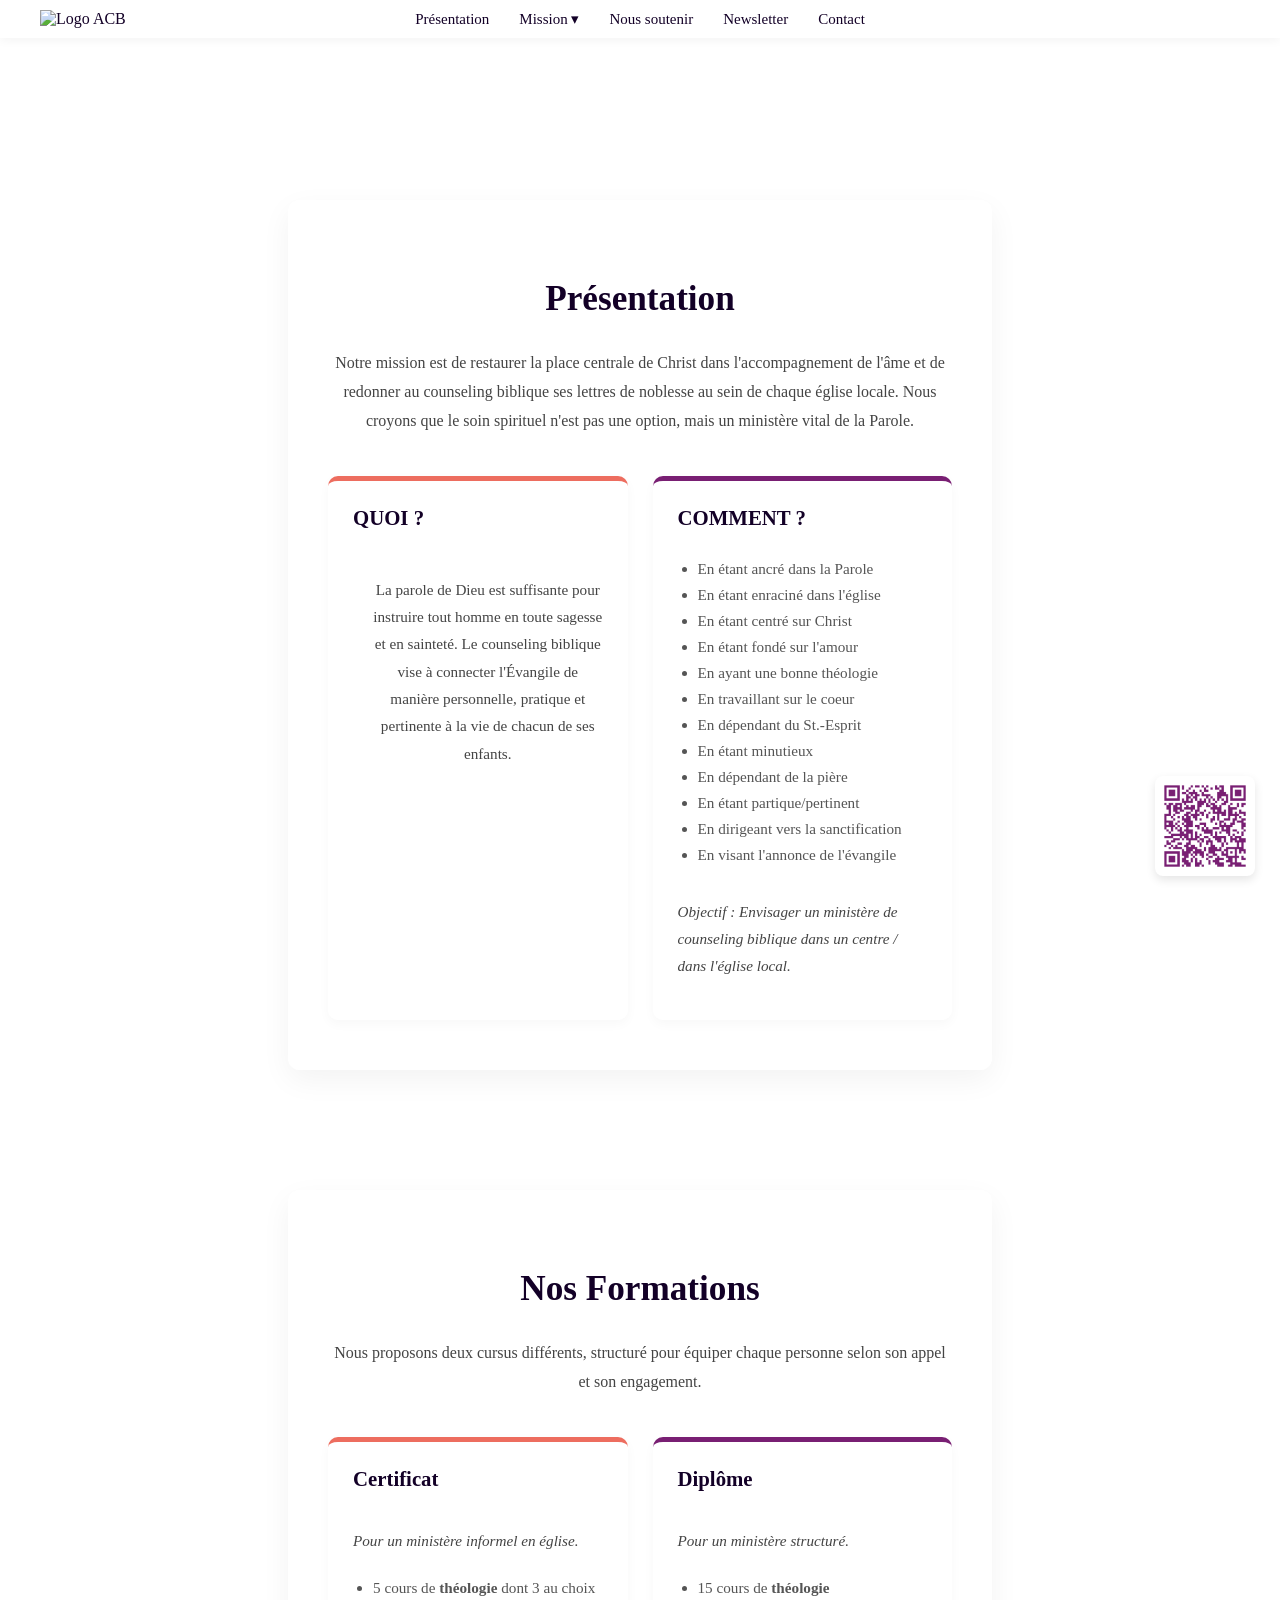
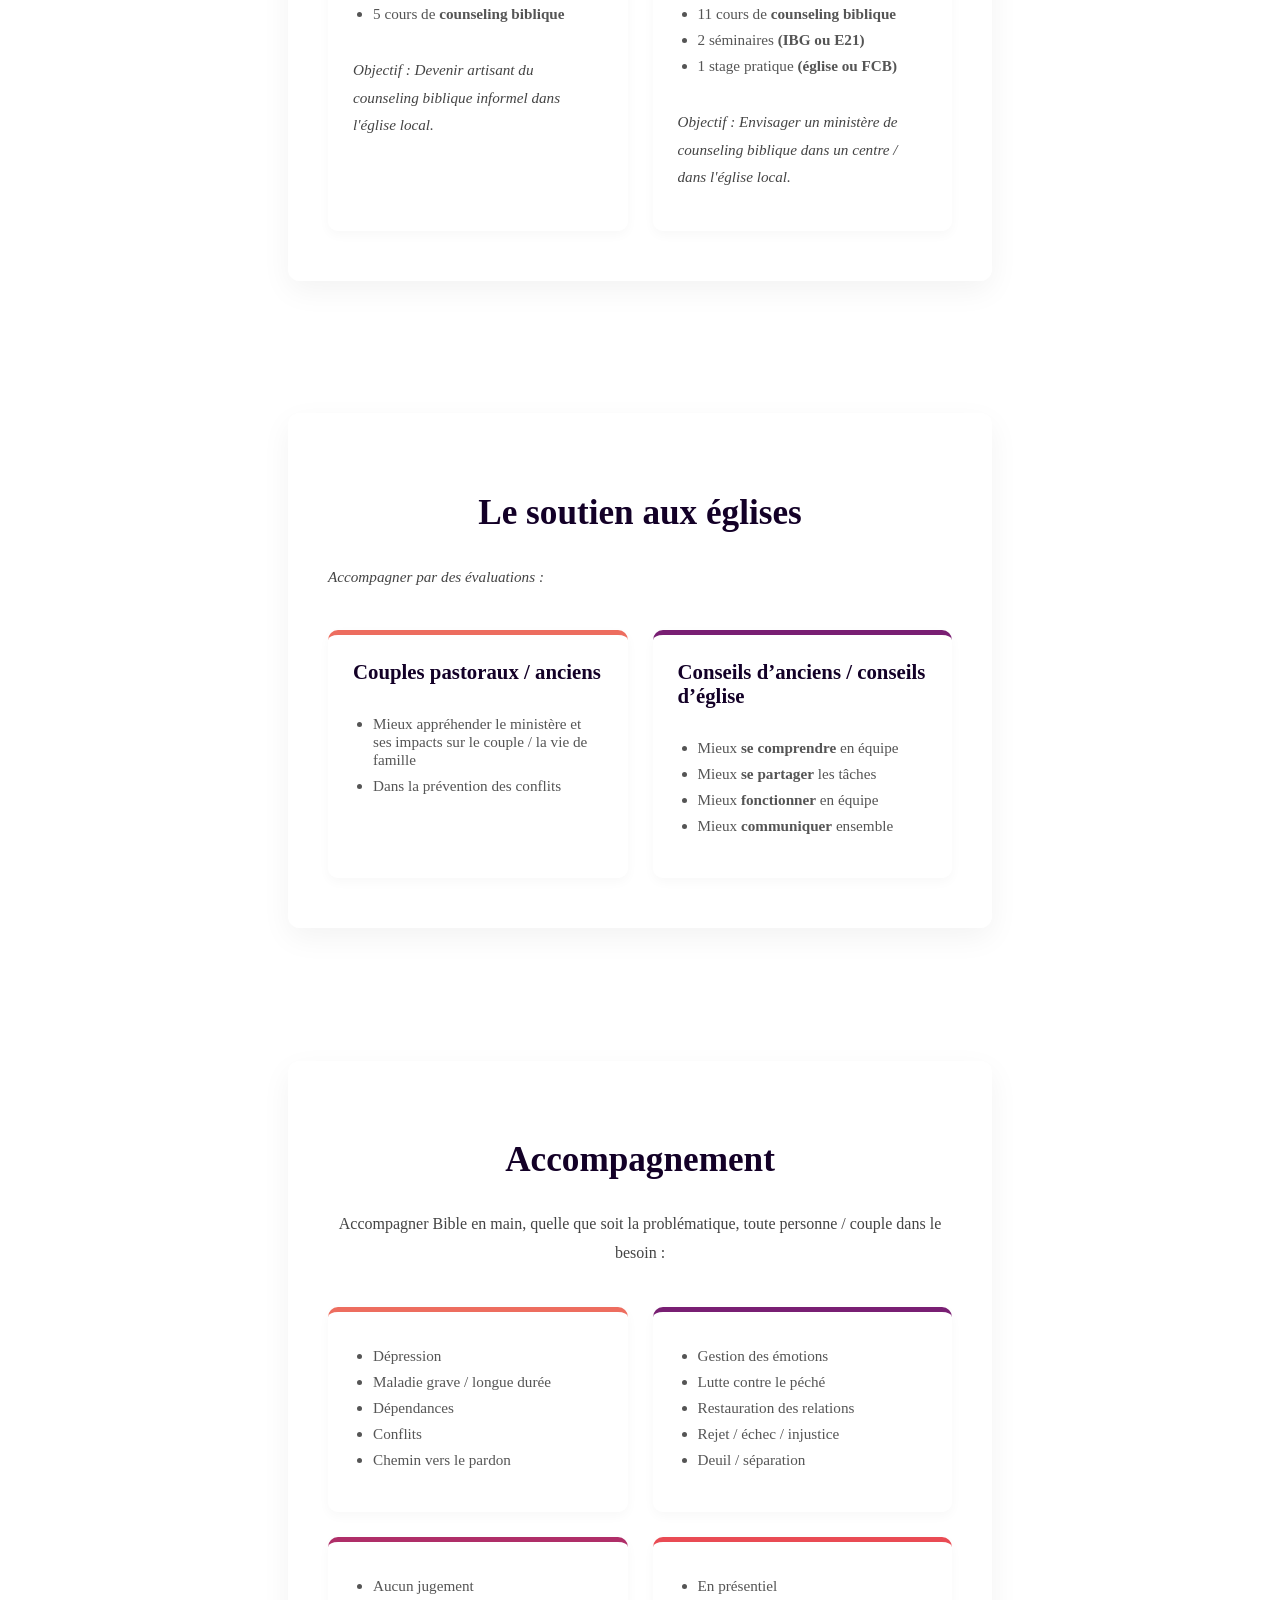
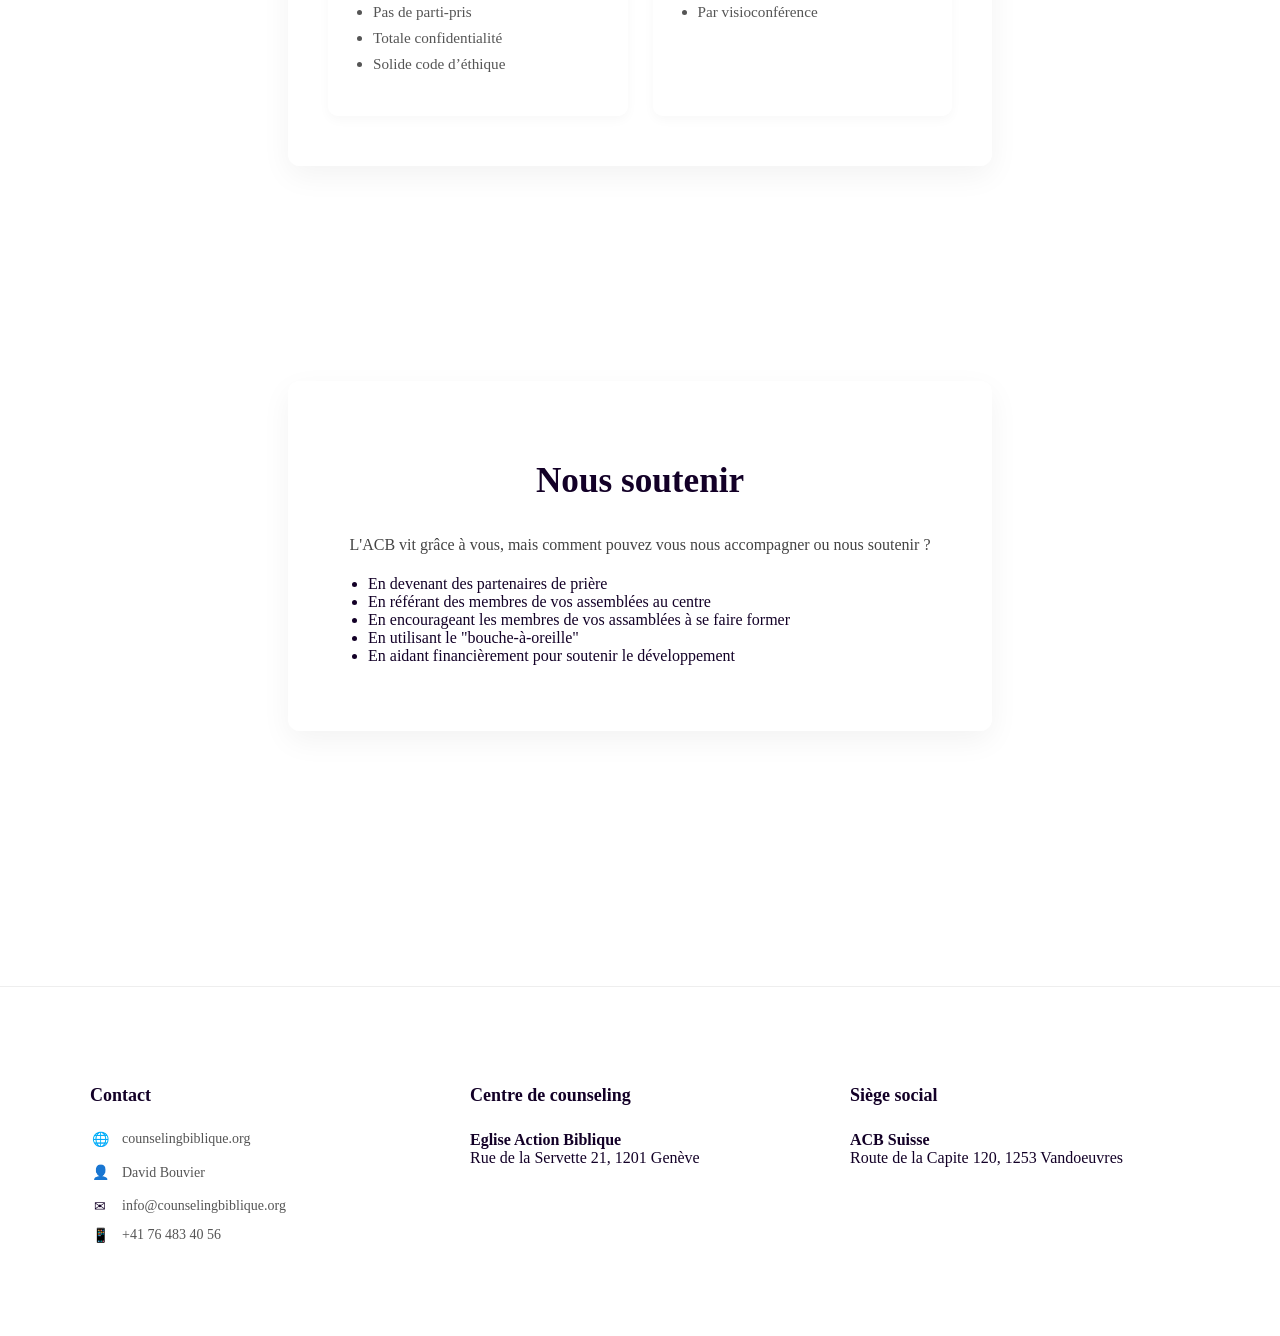
==== commit 49e3e8ae: "Update essaie.html" ====
--- a/essaie.html
+++ b/essaie.html
@@ -247,19 +247,13 @@
 
                     <div class="card" style="border-top-color: var(--c2);">
                         <h3>COMMENT ?</h3>
-                        <ul class="comment-list">
-                            <li>En étant ancré dans la Parole</li>
-                            <li>En étant centré sur Christ</li>
-                            <li>En ayant une bonne théologie</li>
-                            <li>En dépendant du St.-Esprit</li>
-                            <li>En dépendant de la pière</li>
-                            <li>En dirigeant vers la sanctification</li>
-                            <li>En étant enraciné dans l'église</li>
-                            <li>En étant fondé sur l'amour</li>
-                            <li>En travaillant sur le coeur</li>
-                            <li>En étant minutieux</li>
-                            <li>En étant partique/pertinent</li>
-                            <li>En visant l'annonce de l'évangile</li>
+                        <ul>
+                            <li>En étant ancré dans la Parole</li><li>En étant enraciné dans l'église</li>
+                            <li>En étant centré sur Christ</li><li>En étant fondé sur l'amour</li>
+                            <li>En ayant une bonne théologie</li><li>En travaillant sur le coeur</li>
+                            <li>En dépendant du St.-Esprit</li><li>En étant minutieux</li>
+                            <li>En dépendant de la pière</li><li>En étant partique/pertinent</li>
+                            <li>En dirigeant vers la sanctification</li><li>En visant l'annonce de l'évangile</li>
                         </ul>
                         <p style="text-align:left; font-size: 0.95em; font-style: italic;">Objectif : Envisager un ministère de counseling biblique dans un centre / dans l'église local.</p>
                     </div>
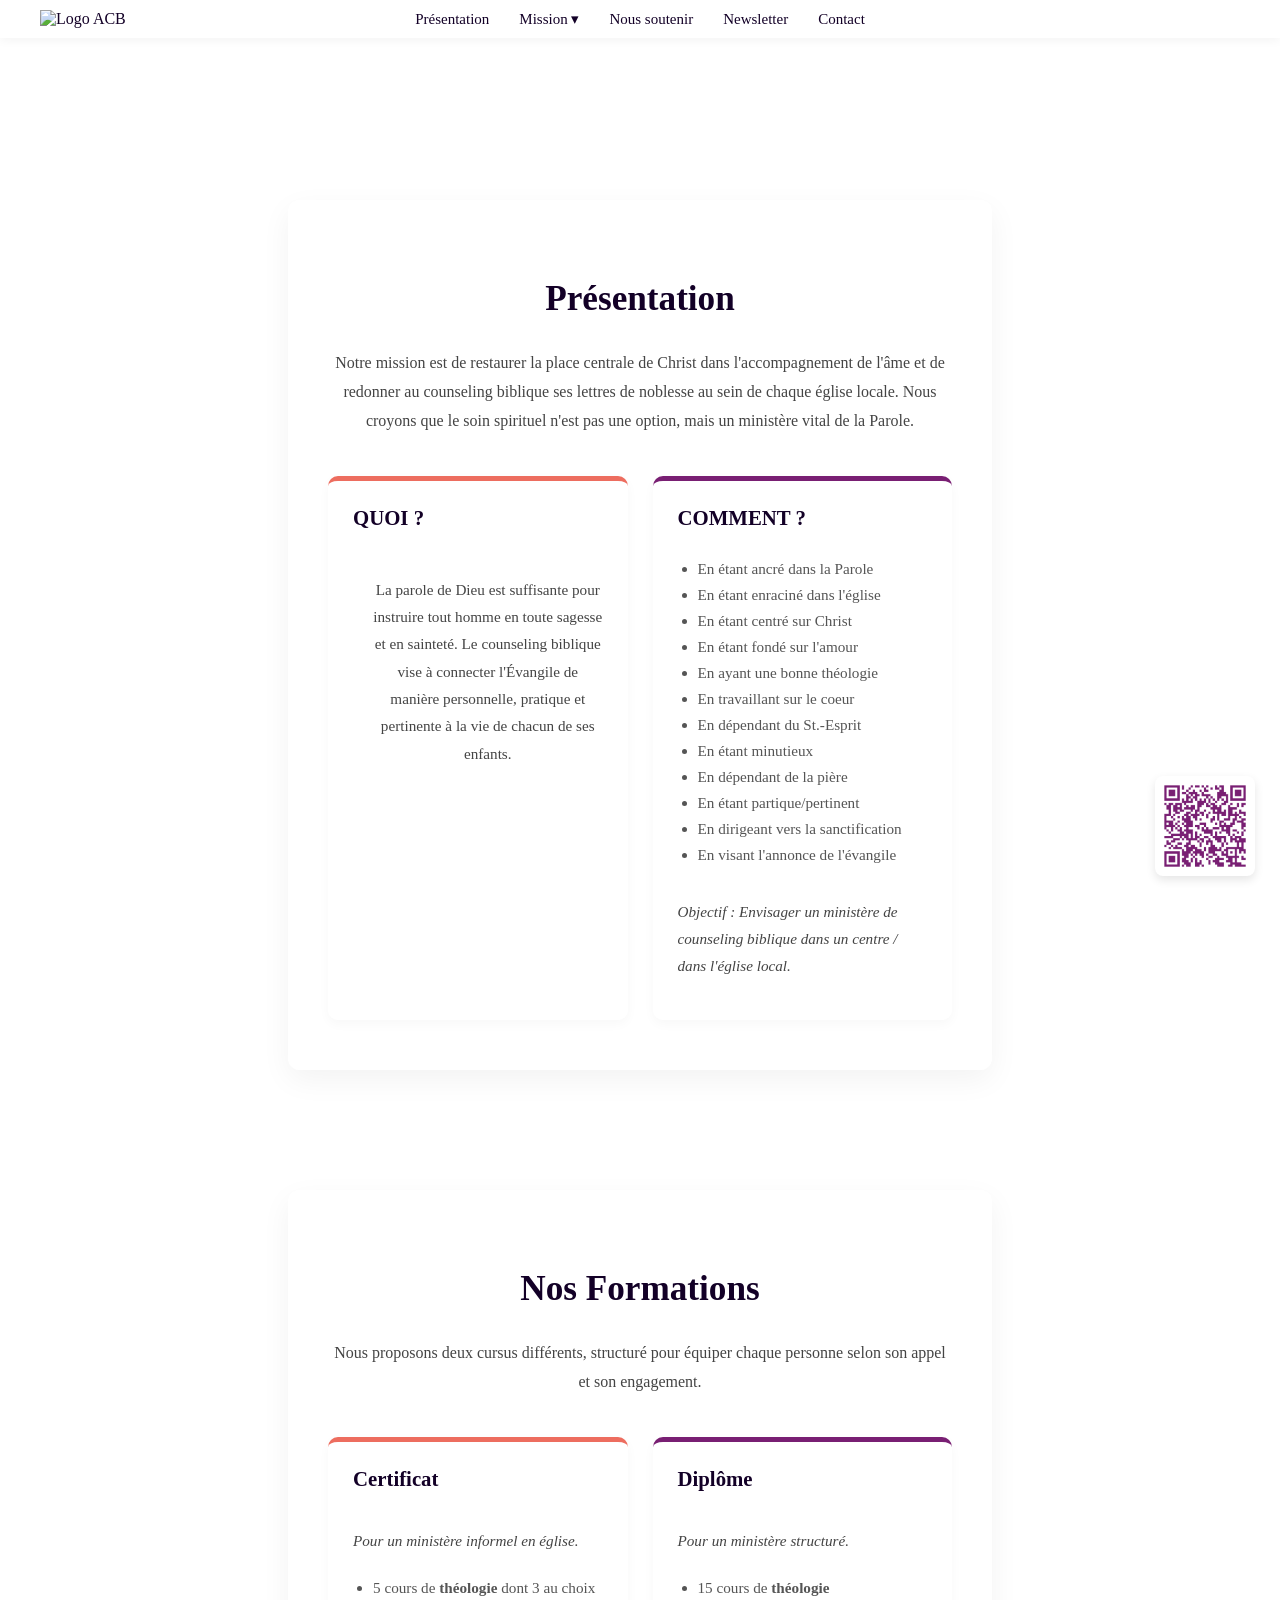
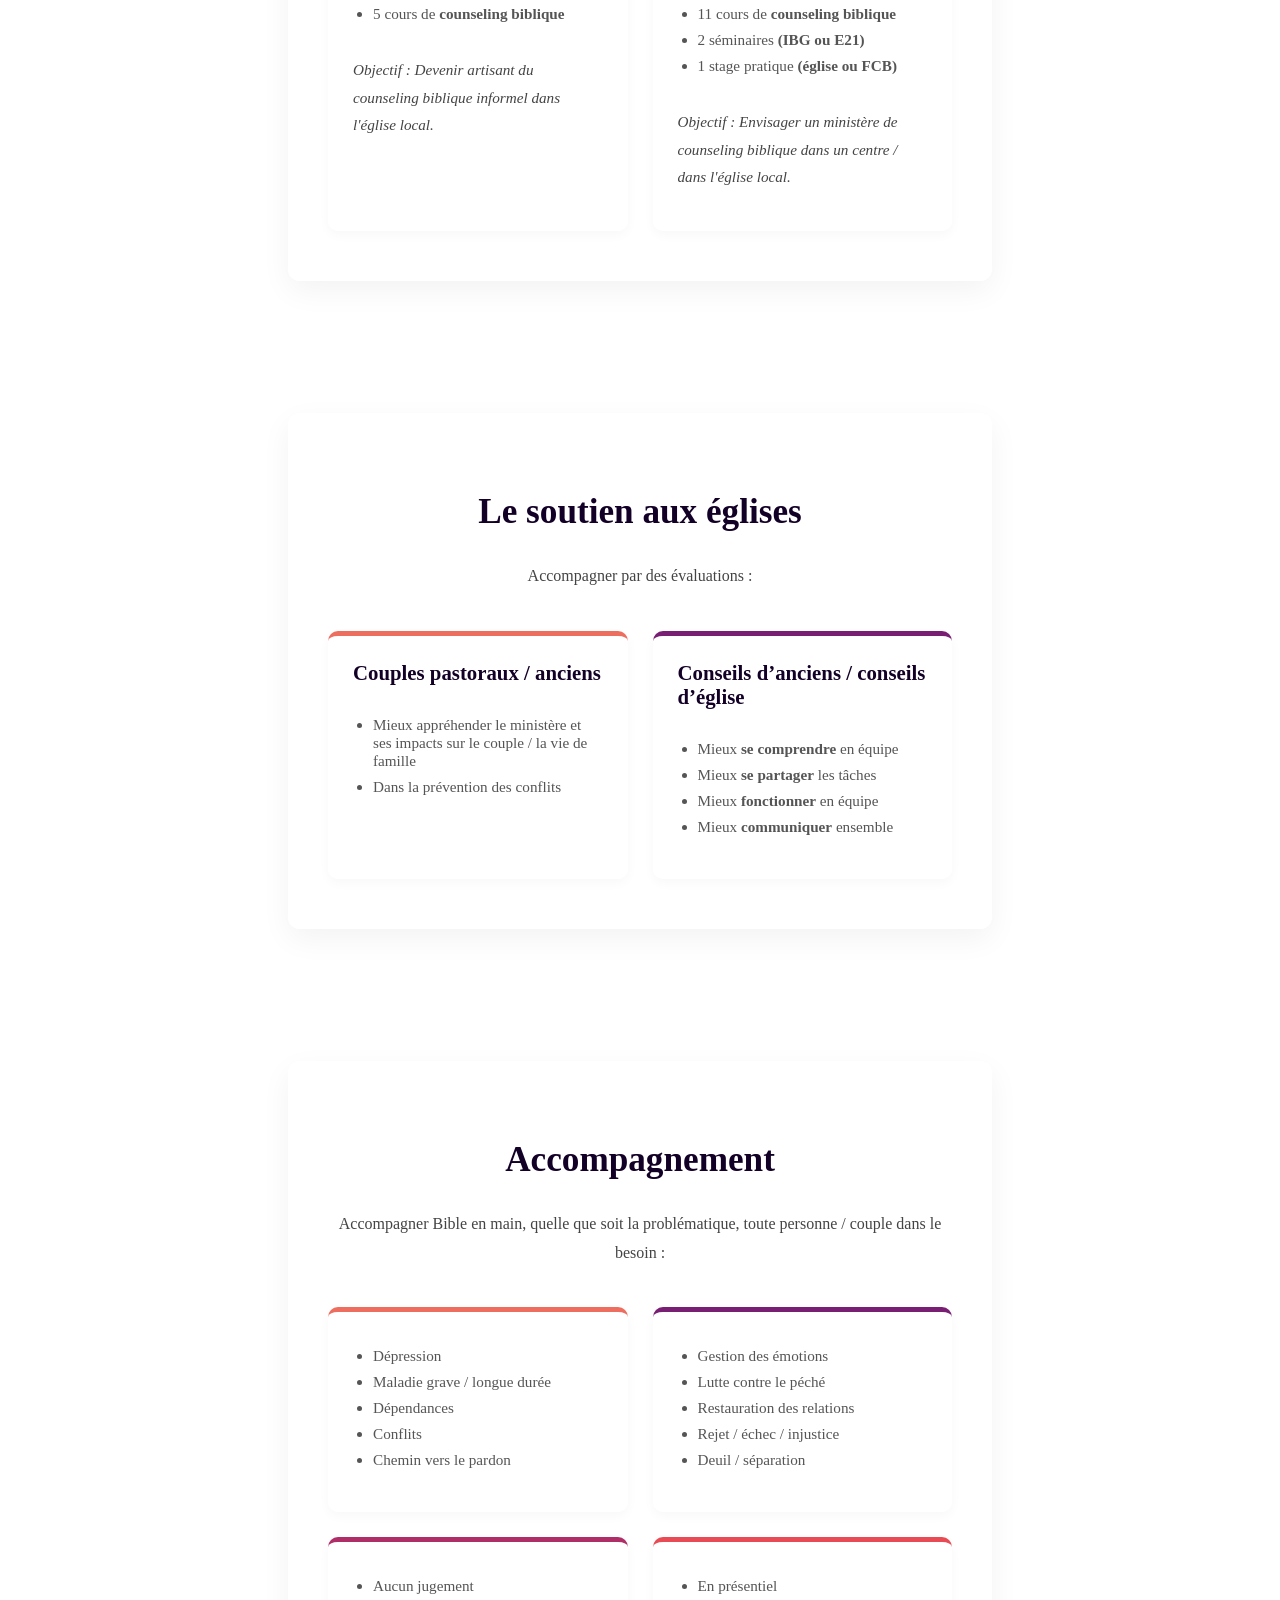
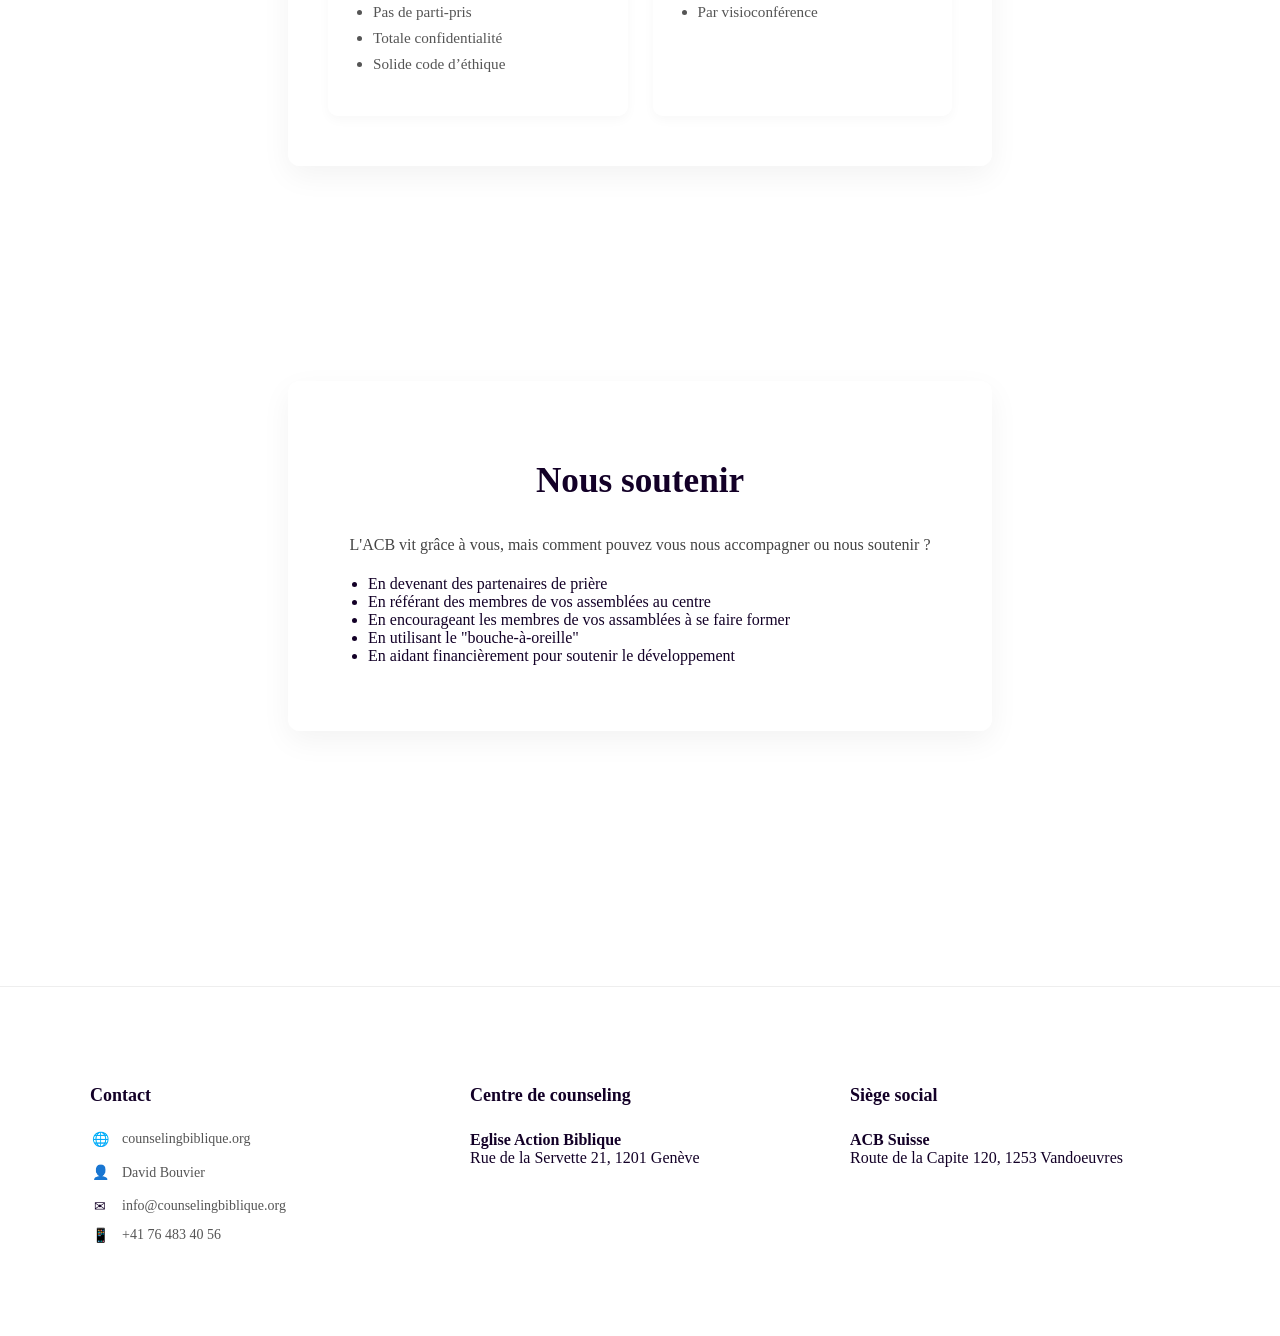
==== commit a1a3b05c: "Update essaie.html" ====
--- a/essaie.html
+++ b/essaie.html
@@ -295,7 +295,8 @@
         <section id="soutien">
             <div class="glass-panel">
                 <h2>Le soutien aux églises</h2>
-                <p style="text-align:left; font-size: 0.95em; font-style: italic;">Accompagner par des évaluations :</p>
+                <p>Accompagner par des évaluations :</p>
+                
                 <div class="grid-box">
                     <div class="card" style="border-top-color: var(--c1);">
                         <h3>Couples pastoraux / anciens</h3>
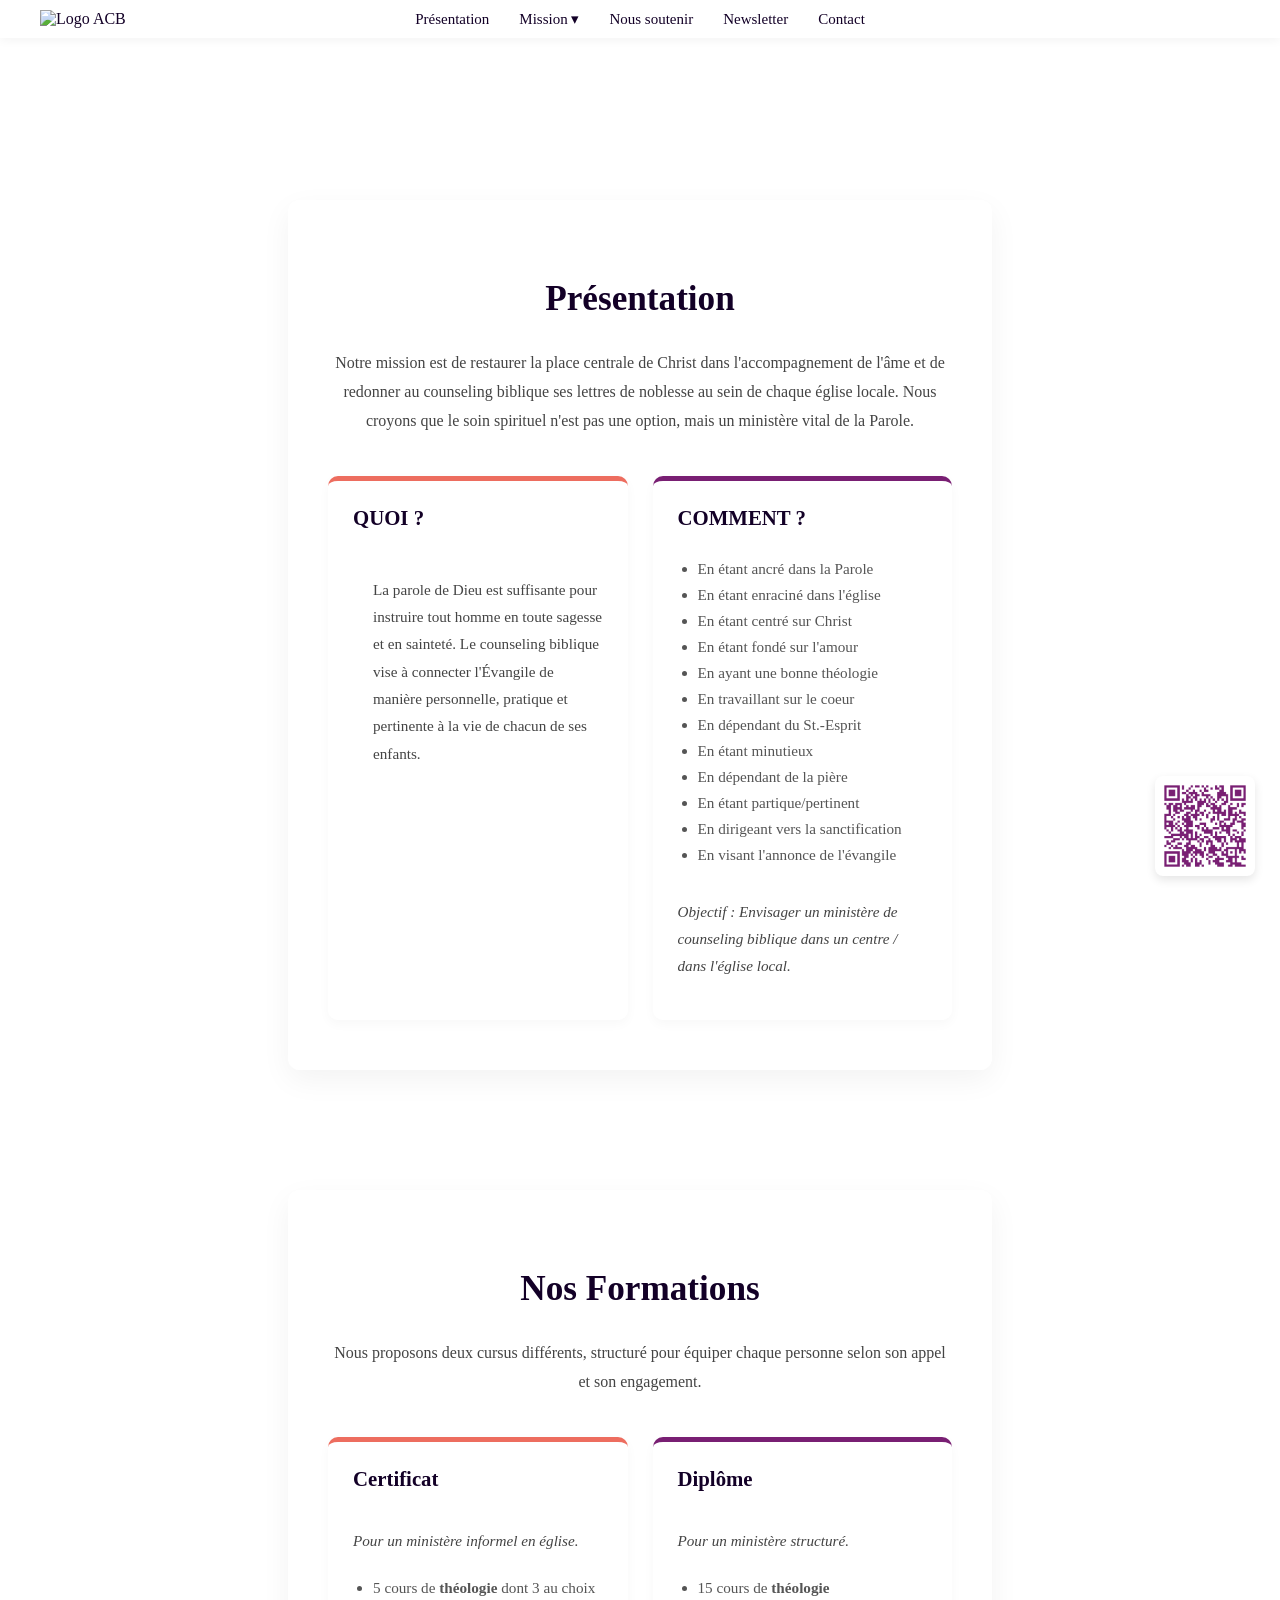
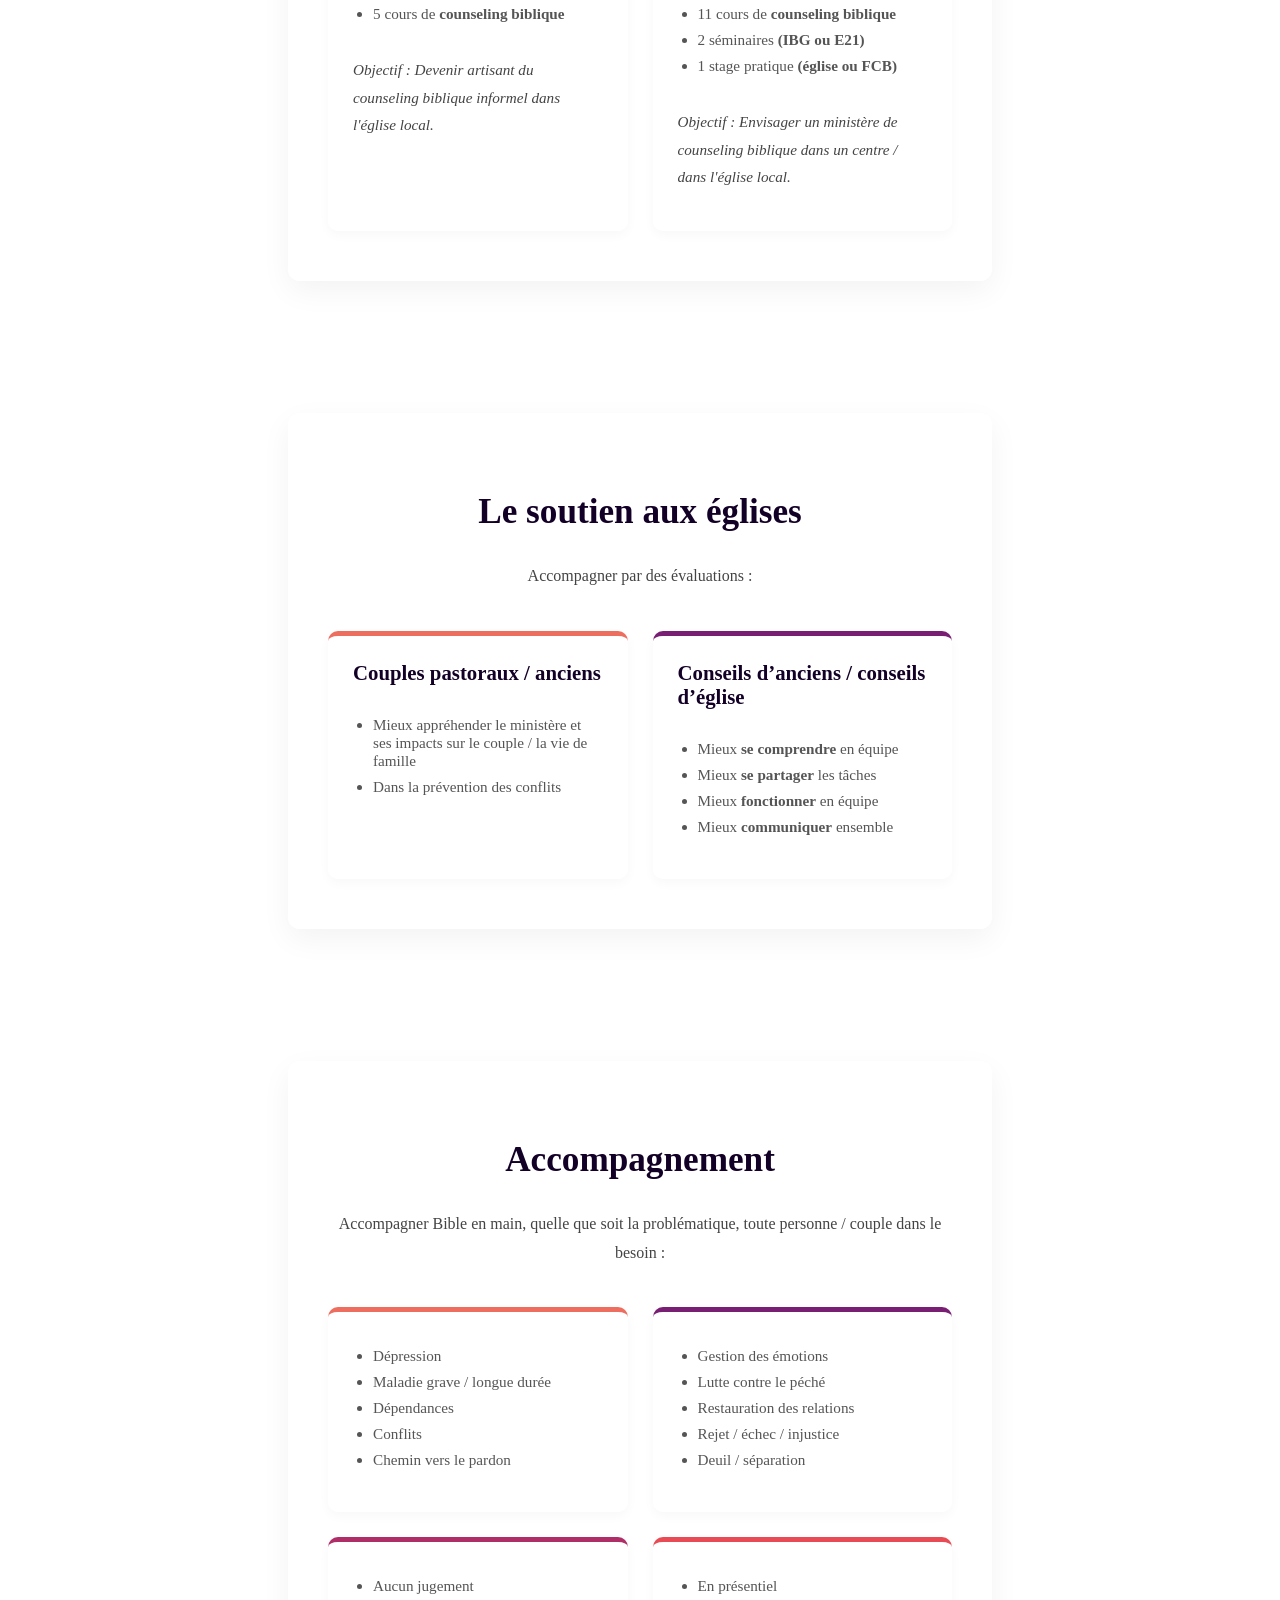
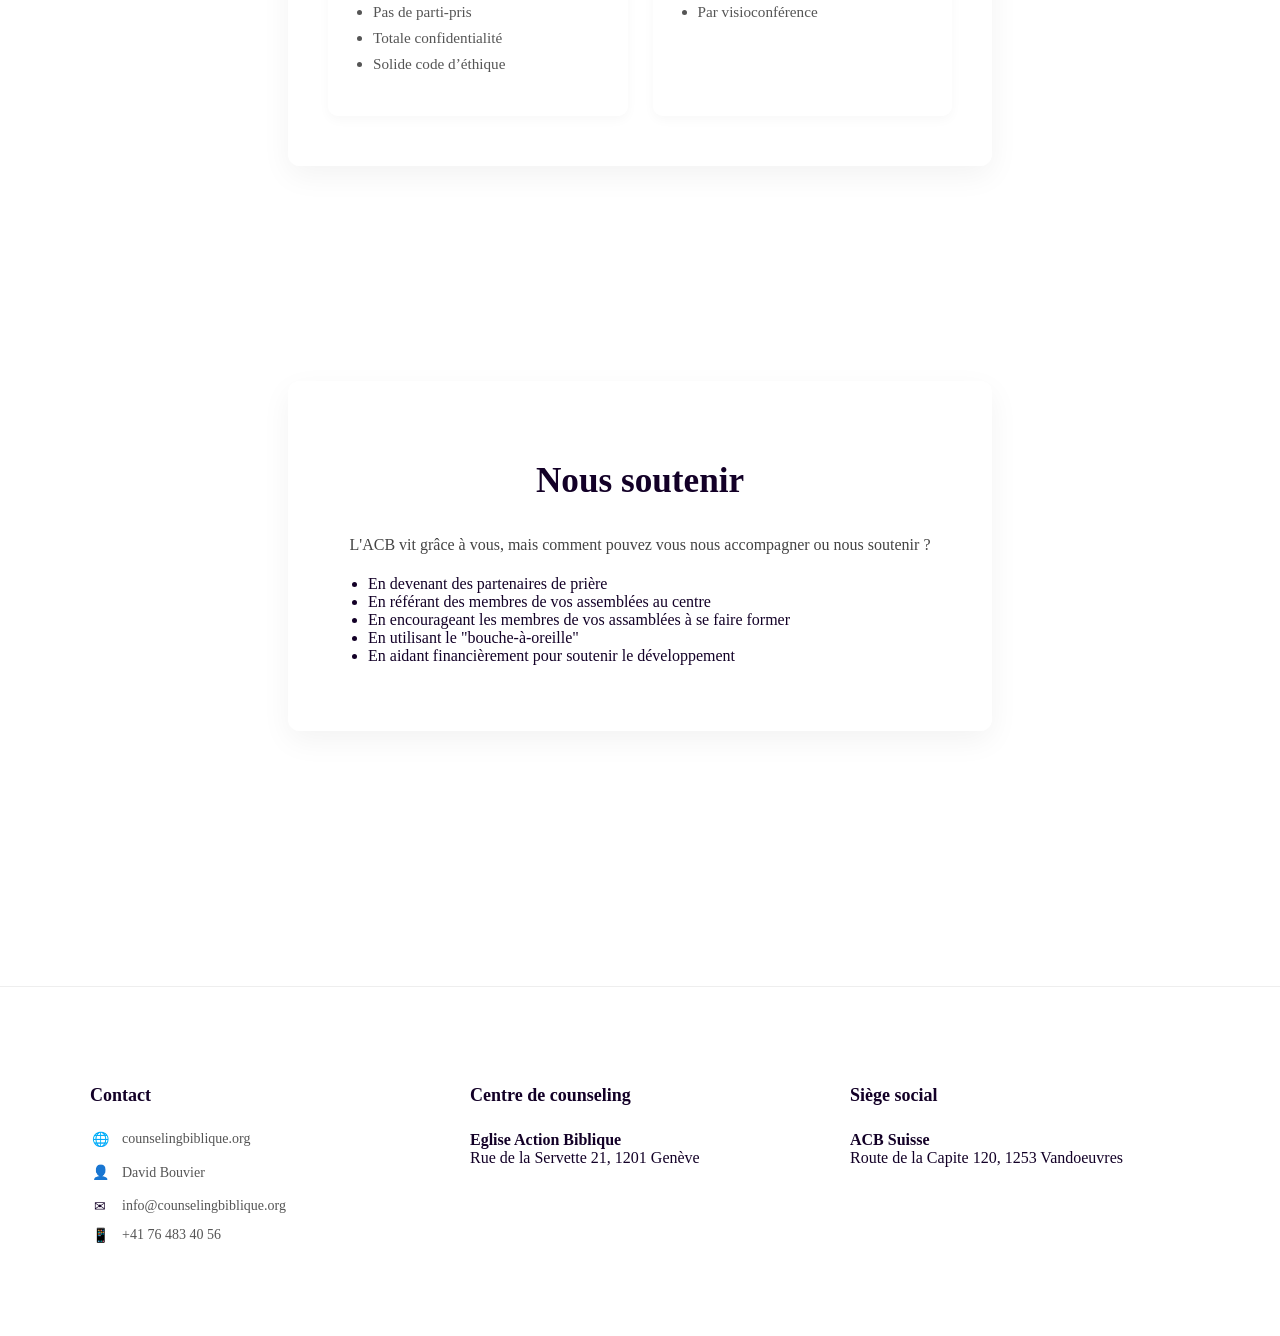
==== commit e32f6119: "Update essaie.html" ====
--- a/essaie.html
+++ b/essaie.html
@@ -241,7 +241,7 @@
                     <div class="card" style="border-top-color: var(--c1);">
                         <h3>QUOI ?</h3>
                         <ul>
-                            <p>La parole de Dieu est suffisante pour instruire tout homme en toute sagesse et en sainteté. Le counseling biblique vise à connecter l'Évangile de manière personnelle, pratique et pertinente à la vie de chacun de ses enfants.</p>
+                            <p style="text-align:left;">La parole de Dieu est suffisante pour instruire tout homme en toute sagesse et en sainteté. Le counseling biblique vise à connecter l'Évangile de manière personnelle, pratique et pertinente à la vie de chacun de ses enfants.</p>
                         </ul>
                     </div>
 
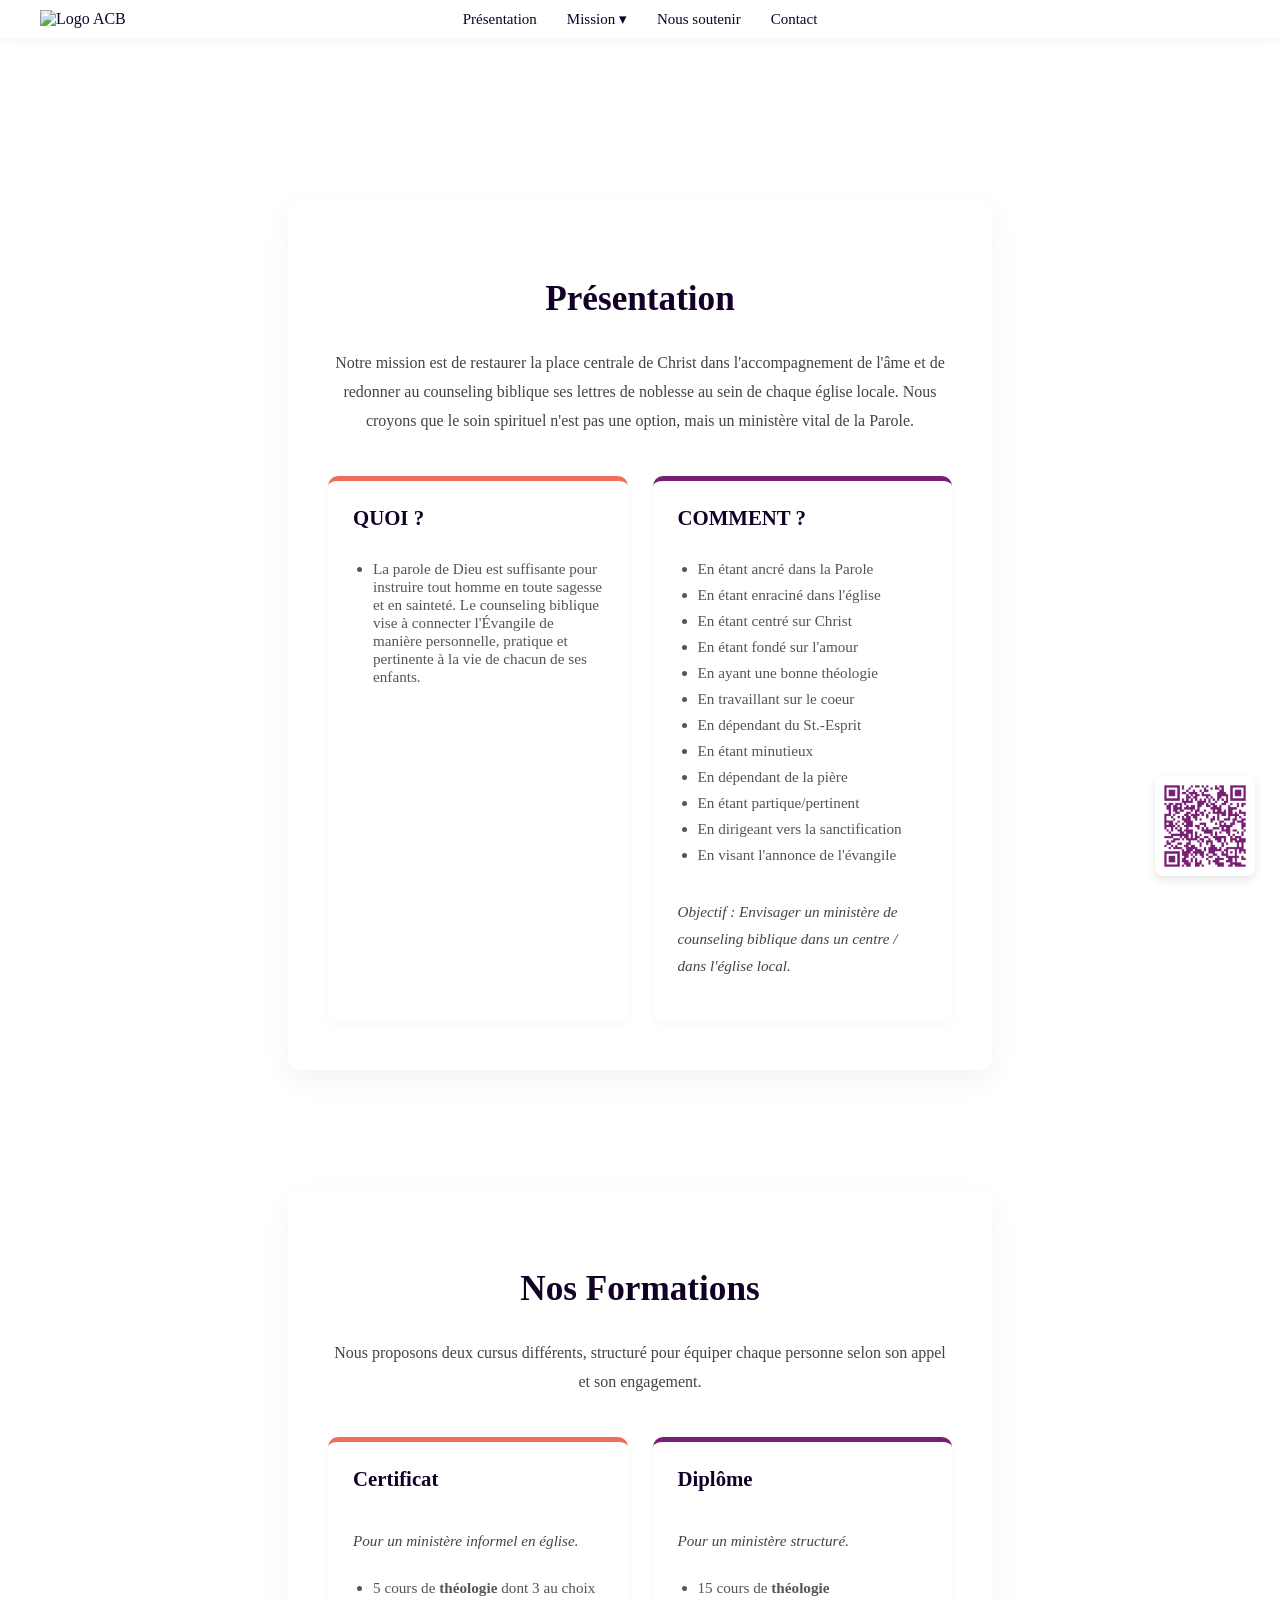
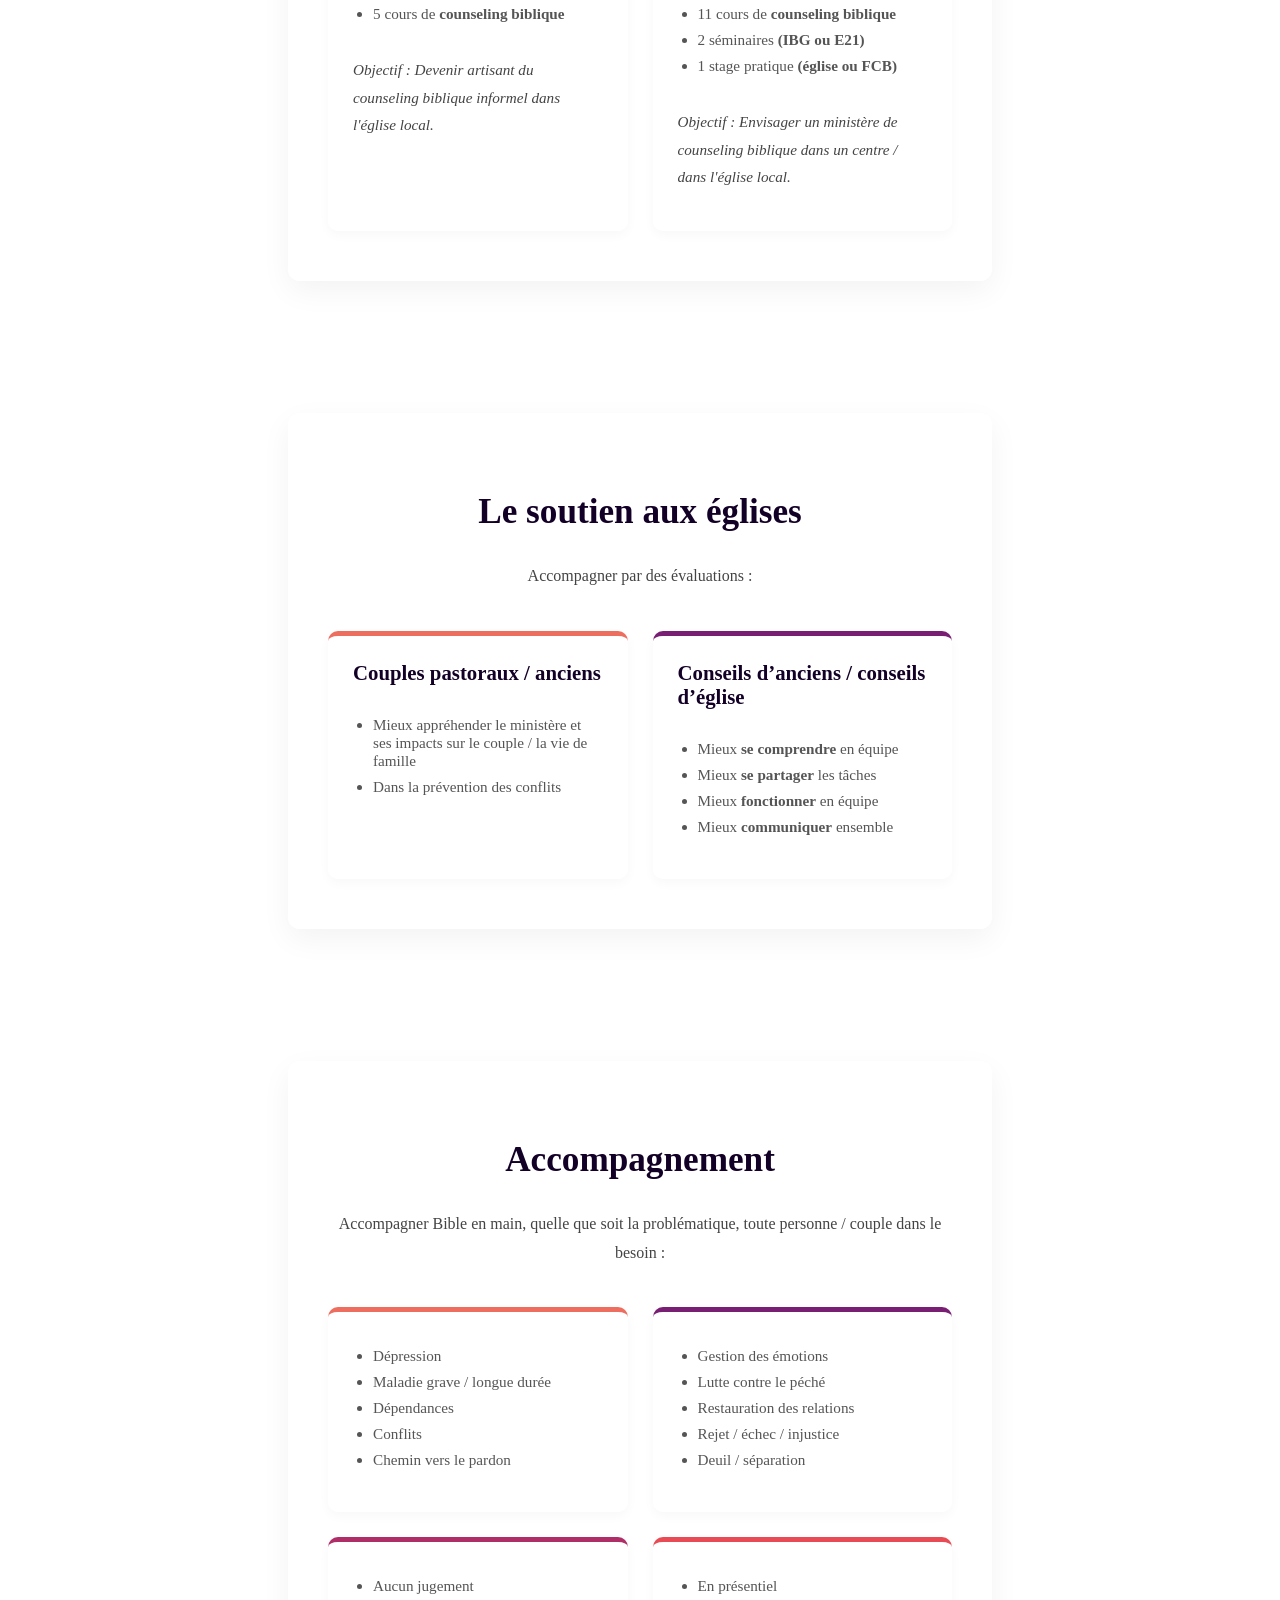
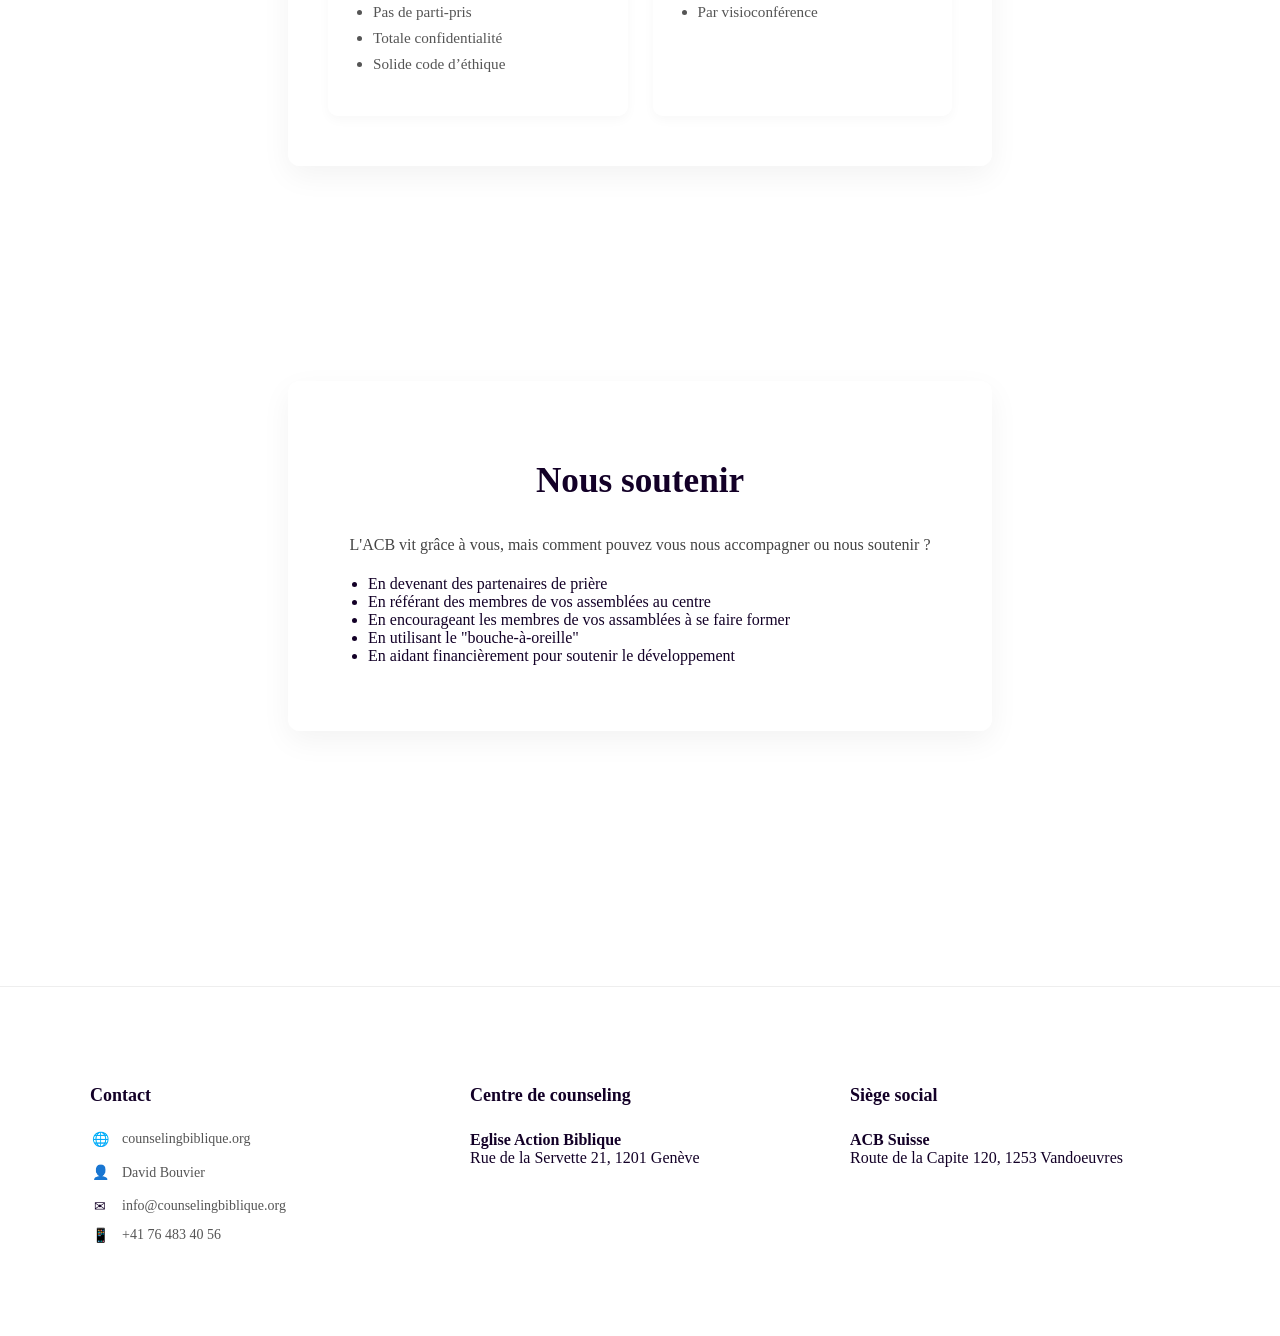
==== commit 9f69732a: "Update essaie.html" ====
--- a/essaie.html
+++ b/essaie.html
@@ -223,7 +223,6 @@
                         </ul>
                     </li>
                     <li><a href="#soutenir" class="nav-link">Nous soutenir</a></li>
-                    <li><a href="#newsletter" class="nav-link">Newsletter</a></li>
                     <li><a href="#contact" class="nav-link">Contact</a></li>
                 </ul>
             </nav>
@@ -241,7 +240,7 @@
                     <div class="card" style="border-top-color: var(--c1);">
                         <h3>QUOI ?</h3>
                         <ul>
-                            <p style="text-align:left;">La parole de Dieu est suffisante pour instruire tout homme en toute sagesse et en sainteté. Le counseling biblique vise à connecter l'Évangile de manière personnelle, pratique et pertinente à la vie de chacun de ses enfants.</p>
+                            <li>La parole de Dieu est suffisante pour instruire tout homme en toute sagesse et en sainteté. Le counseling biblique vise à connecter l'Évangile de manière personnelle, pratique et pertinente à la vie de chacun de ses enfants.</li>
                         </ul>
                     </div>
 
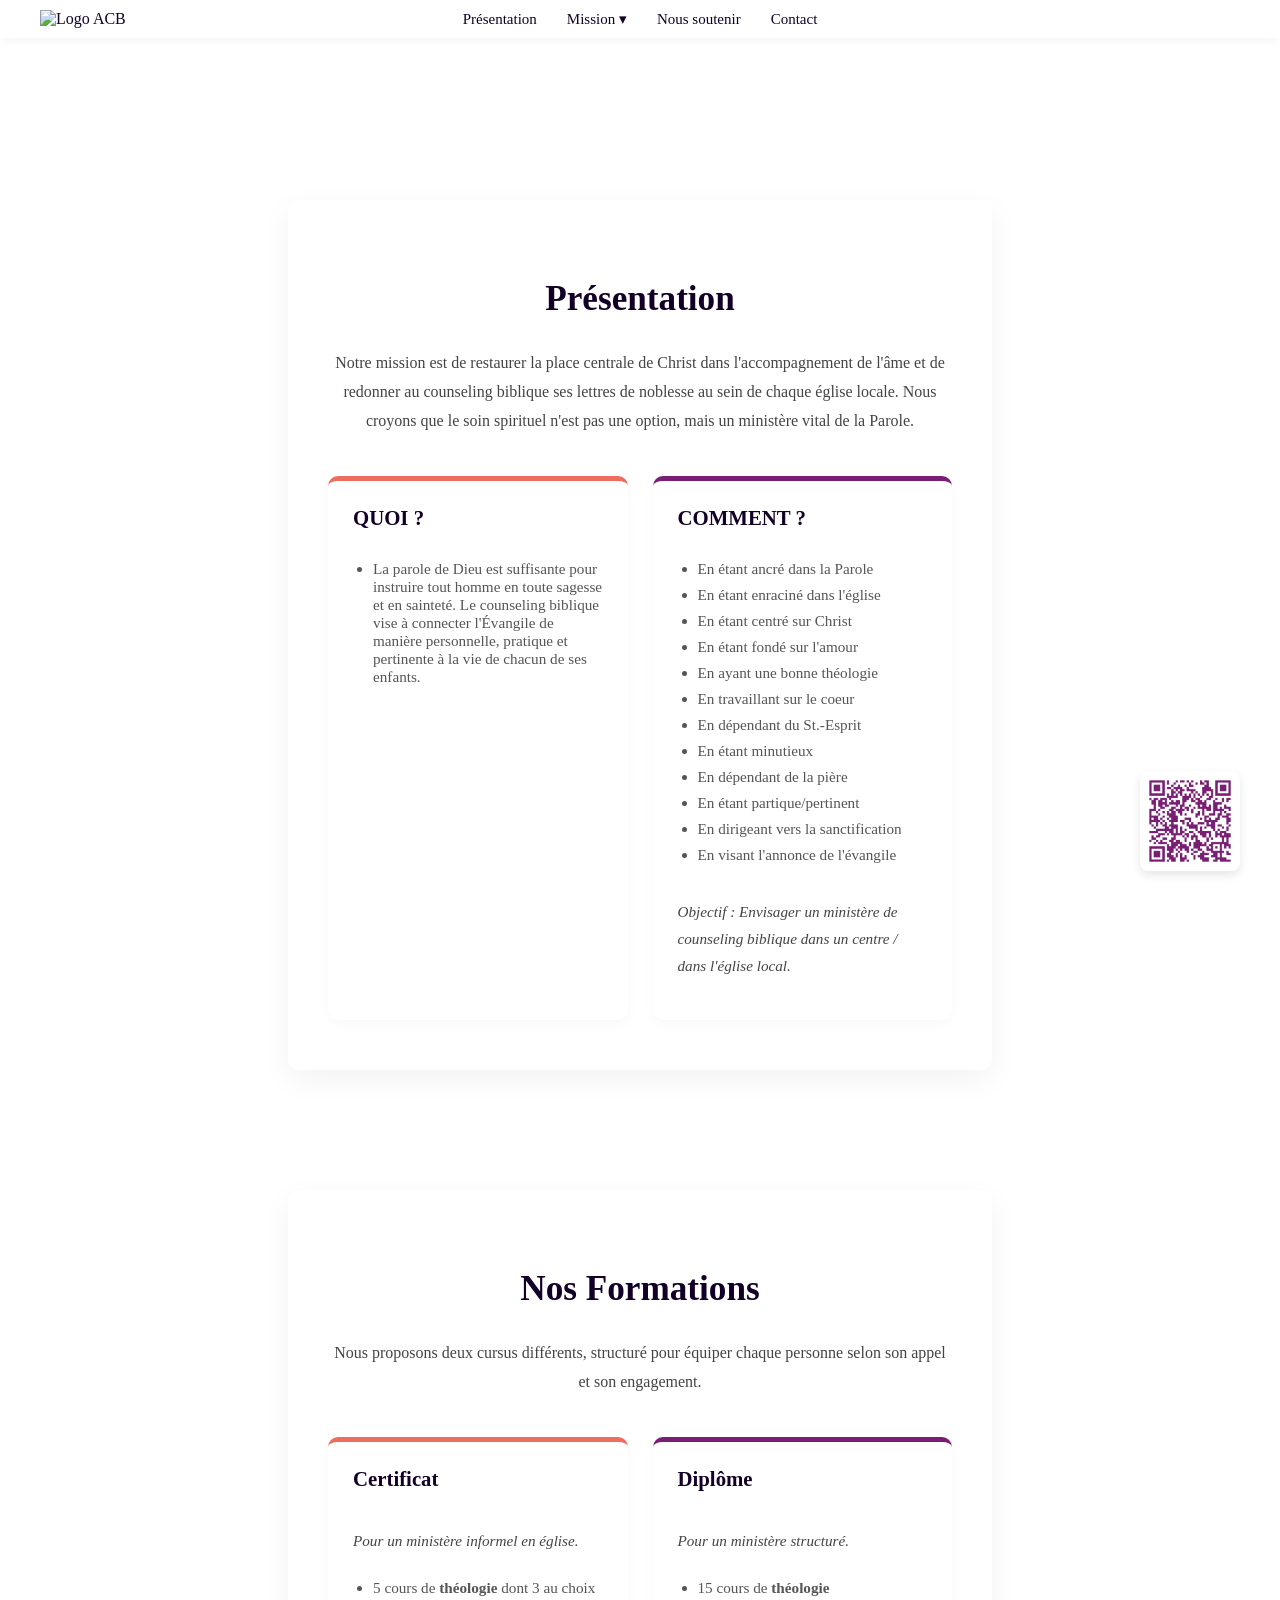
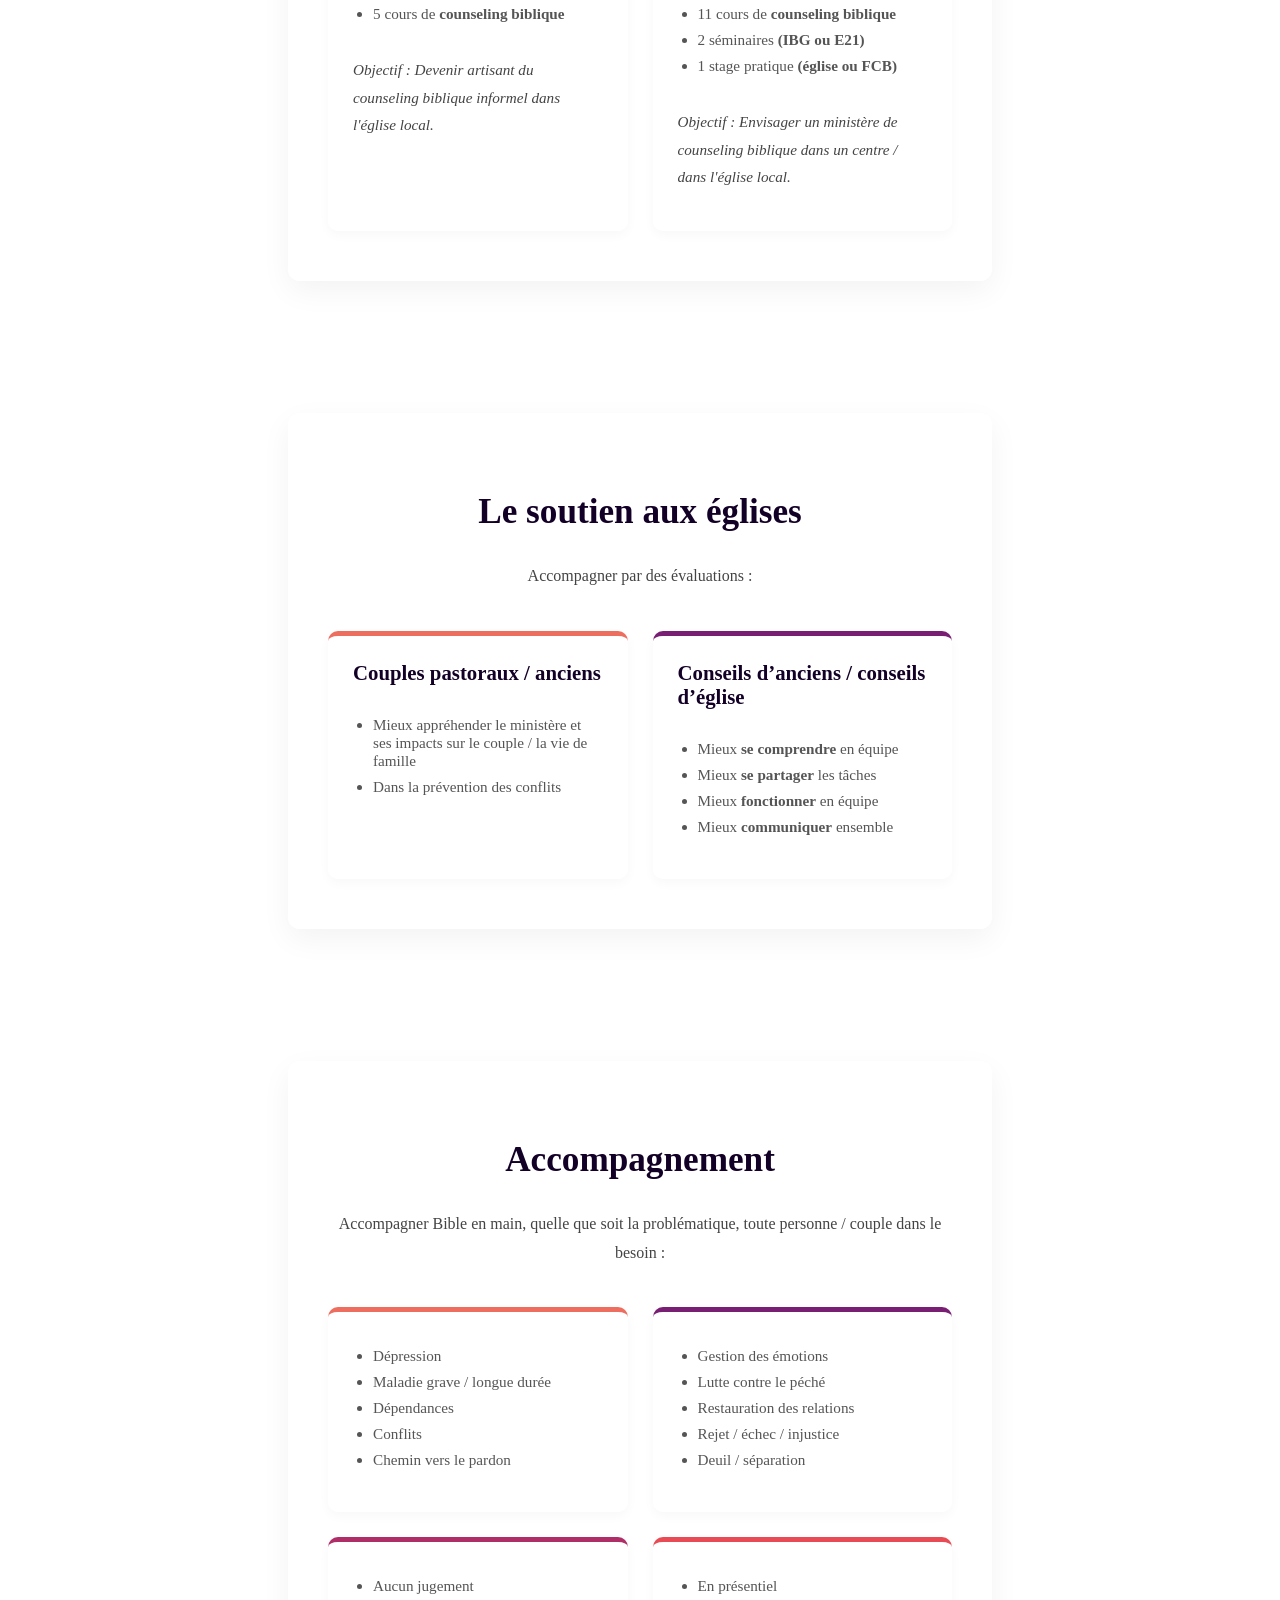
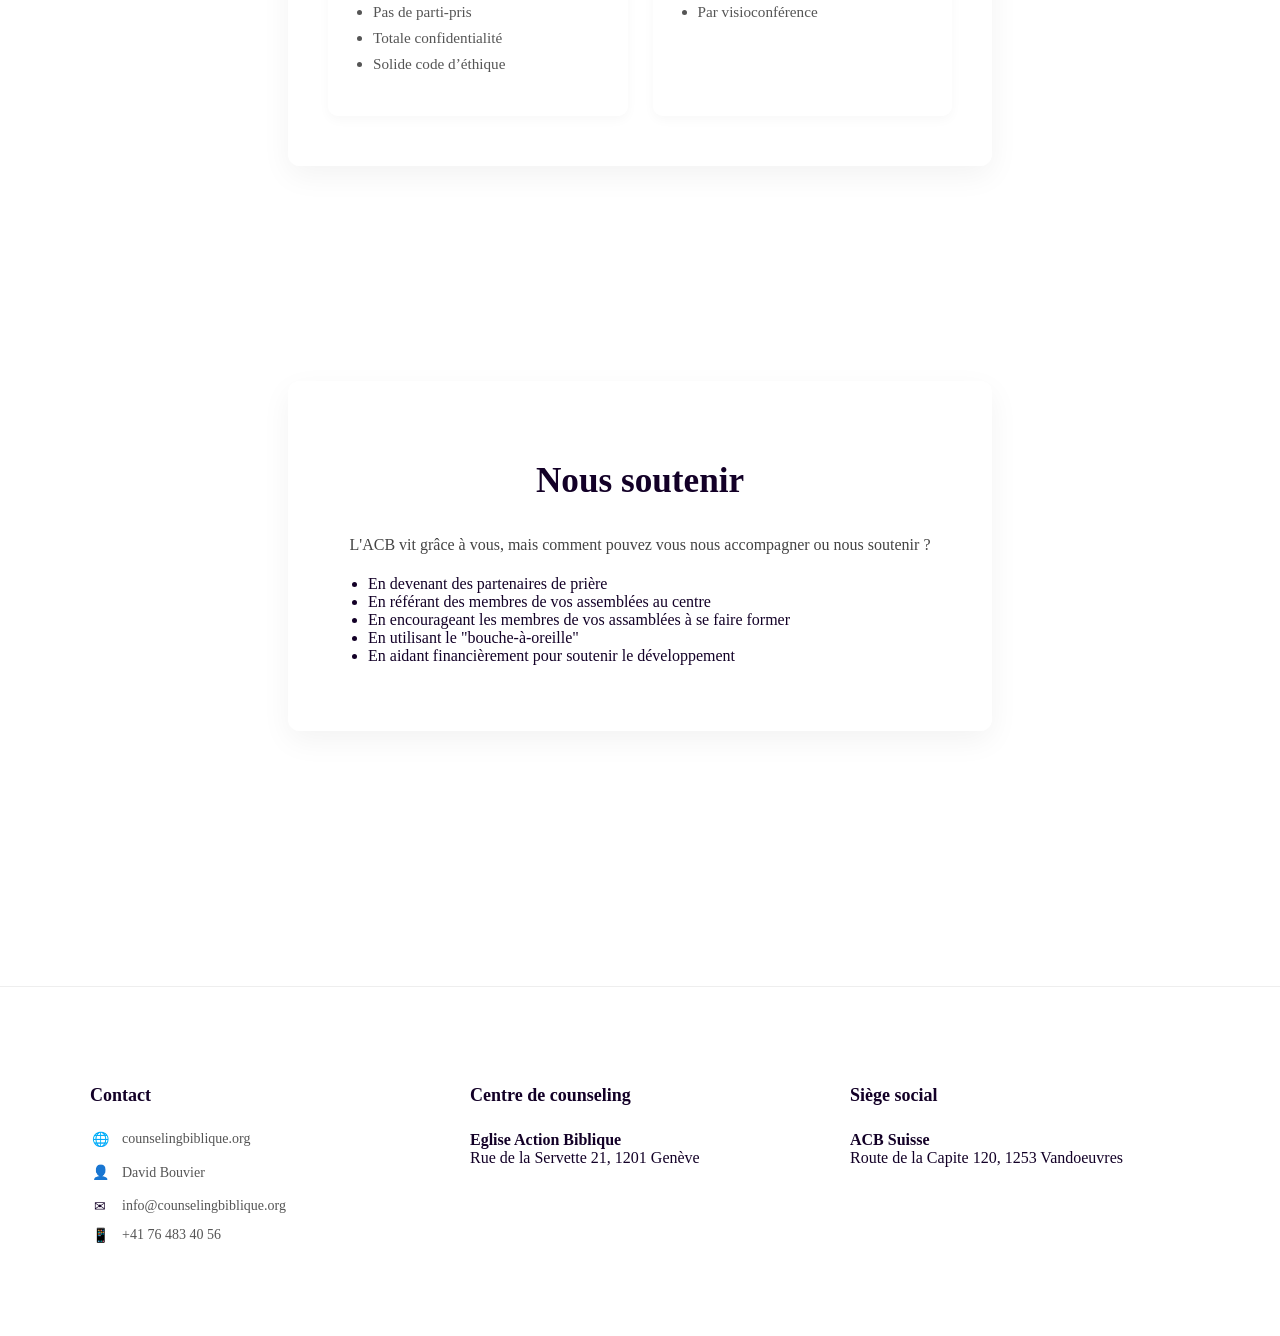
==== commit f7ef7fc7: "Update essaie.html" ====
--- a/essaie.html
+++ b/essaie.html
@@ -102,25 +102,21 @@
             .grid-box { grid-template-columns: 1fr; } /* Passage en 1 colonne sur petit mobile */
         }
         
-.panel-soutenir {
-    position: relative;
-    padding-bottom: 60px; /* Espace pour ne pas que le texte cache le QR code sur petit écran */
-}
-
-.qr-container {
-    position: absolute;
-    bottom: 20px;
-    right: 25px;
-    text-align: center;
-}
-
-.qr-code {
-    width: 90px; /* Taille légèrement réduite pour mieux s'intégrer */
-    height: 90px;
-    background: white;
-    padding: 5px;
-    border-radius: 8px;
-    box-shadow: 0 4px 10px rgba(0,0,0,0.1);
+.panel-soutenir { padding-bottom: 80px; } /* Espace pour le QR */
+        .qr-container {
+            position: absolute;
+            bottom: 25px;
+            right: 40px;
+            text-align: center;
+        }
+        .qr-code {
+            width: 90px;
+            height: 90px;
+            background: white;
+            padding: 5px;
+            border-radius: 8px;
+            box-shadow: 0 4px 10px rgba(0,0,0,0.1);
+        }
 }
 
 .qr-label {
